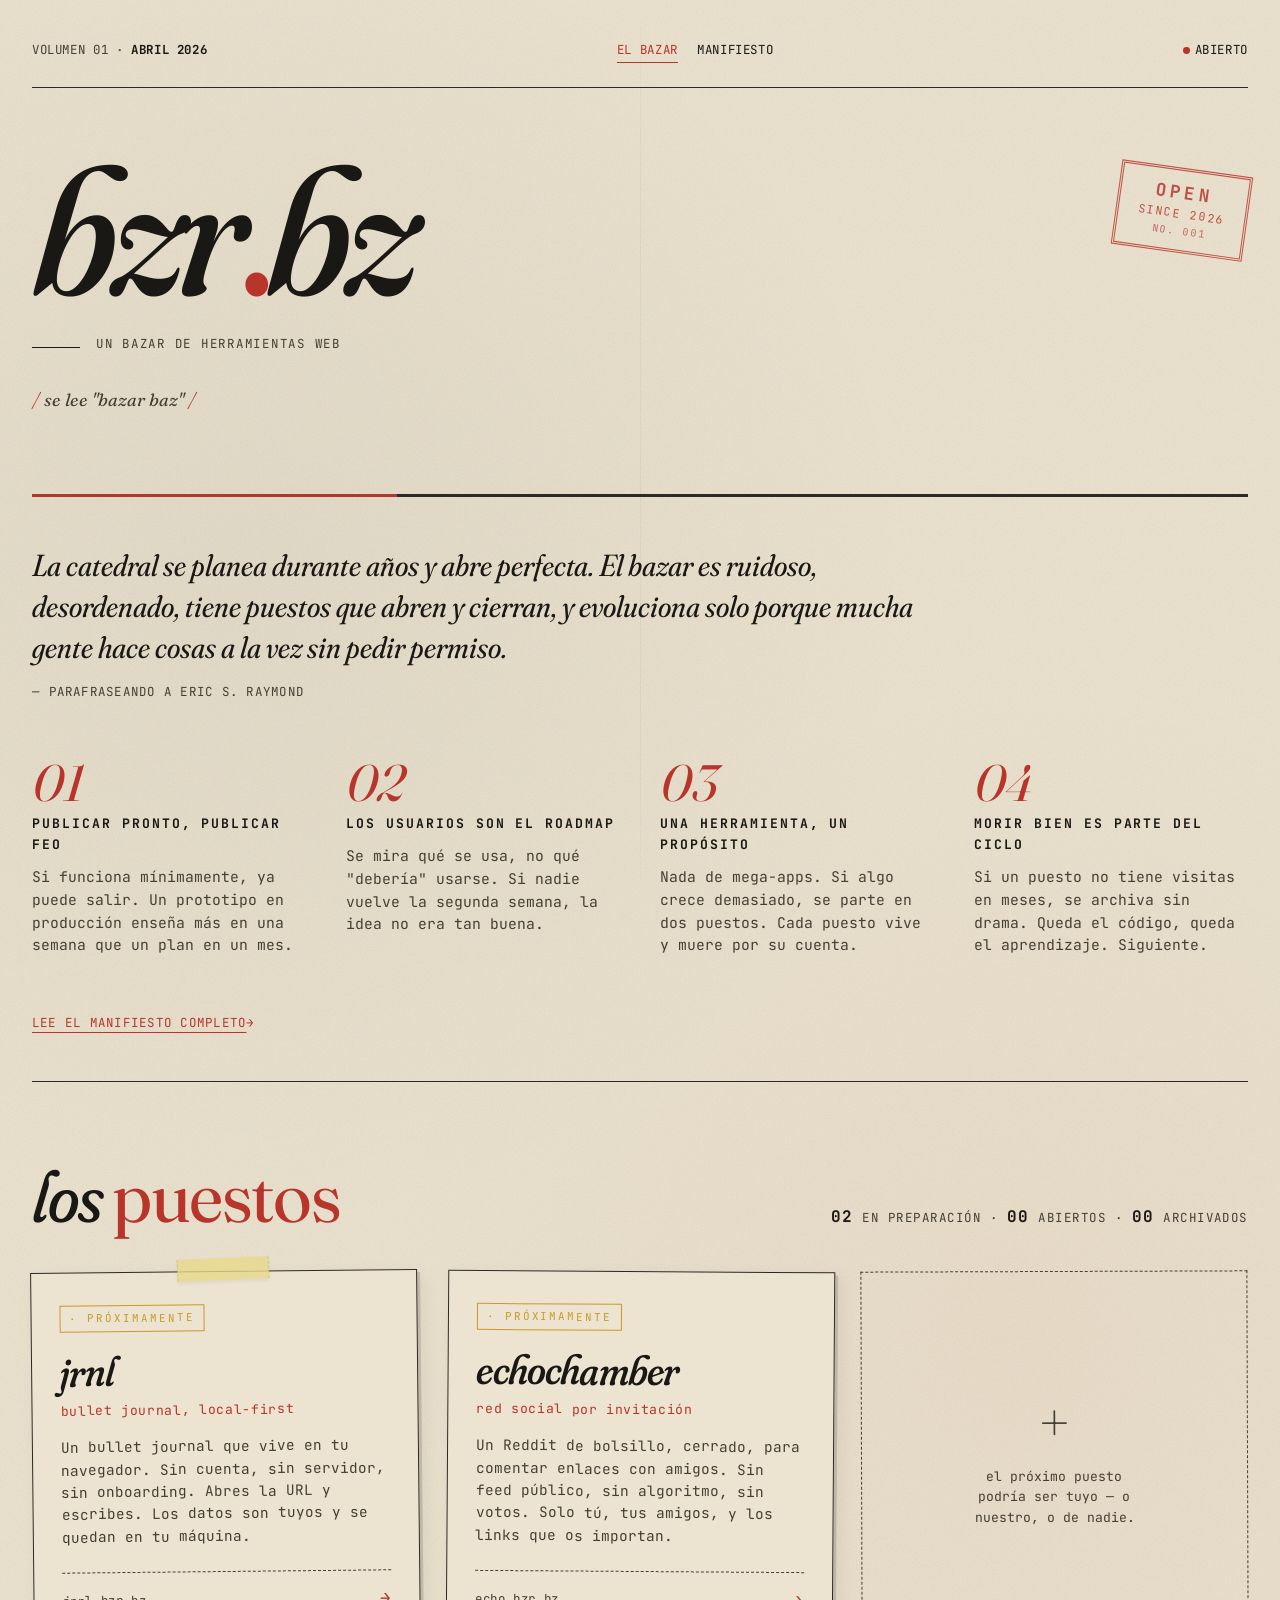
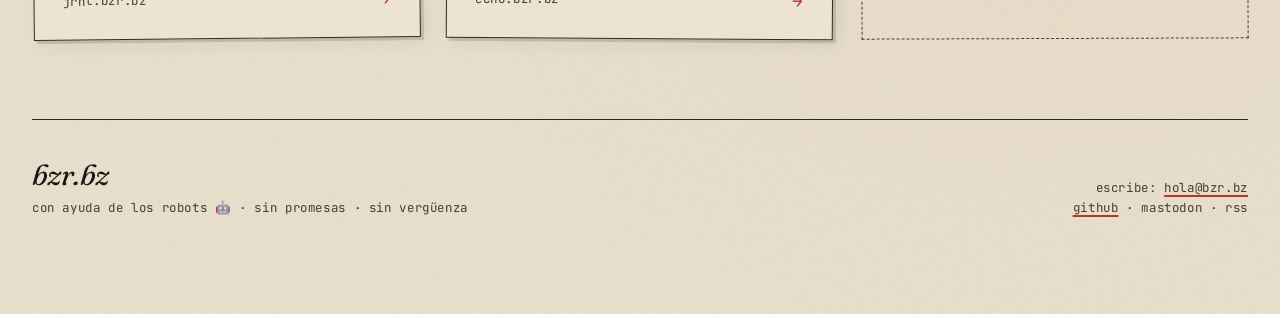
==== index.html @ 6b45090b "Update footer: replace "sin trackers" with "sin vergüenza" after "sin promesas" https://claude.ai/co" ====
<!doctype html>
<html lang="es">
<head>
  <meta charset="utf-8" />
  <meta name="viewport" content="width=device-width, initial-scale=1" />
  <title>bzr.bz — el bazar</title>
  <meta name="description" content="Un bazar de herramientas web pequeñas. Publicar pronto, publicar feo, iterar sobre lo que la gente usa." />

  <link rel="preconnect" href="https://fonts.googleapis.com" />
  <link rel="preconnect" href="https://fonts.gstatic.com" crossorigin />
  <link href="https://fonts.googleapis.com/css2?family=Fraunces:ital,opsz,wght,SOFT,WONK@0,9..144,300..900,0..100,0..1;1,9..144,300..900,0..100,0..1&family=JetBrains+Mono:ital,wght@0,300..700;1,300..700&display=swap" rel="stylesheet" />
  <link rel="stylesheet" href="styles.css" />
</head>
<body>
  <div class="page">

    <div class="topbar">
      <div class="issue">volumen 01 · <strong>abril 2026</strong></div>
      <nav>
        <a href="/" aria-current="page">el bazar</a>
        <a href="/manifiesto.html">manifiesto</a>
      </nav>
      <div><span class="dot"></span>abierto</div>
    </div>

    <section class="hero">
      <h1 class="wordmark">bzr<span class="dot-sep">.</span>bz</h1>
      <div class="tagline">un bazar de herramientas web</div>
      <div class="pronounce">se lee "bazar baz"</div>

      <div class="stamp" aria-hidden="true">
        <strong>Open</strong>
        since 2026
        <small>no. 001</small>
      </div>
    </section>

    <section class="manifesto" id="manifiesto">
      <blockquote class="quote">
        La catedral se planea durante años y abre perfecta. El bazar es ruidoso, desordenado, tiene puestos que abren y cierran, y evoluciona solo porque mucha gente hace cosas a la vez sin pedir permiso.
        <cite>Parafraseando a Eric S. Raymond</cite>
      </blockquote>

      <div class="cols">
        <div class="principle">
          <span class="num">01</span>
          <h3>Publicar pronto, publicar feo</h3>
          <p>Si funciona mínimamente, ya puede salir. Un prototipo en producción enseña más en una semana que un plan en un mes.</p>
        </div>
        <div class="principle">
          <span class="num">02</span>
          <h3>Los usuarios son el roadmap</h3>
          <p>Se mira qué se usa, no qué "debería" usarse. Si nadie vuelve la segunda semana, la idea no era tan buena.</p>
        </div>
        <div class="principle">
          <span class="num">03</span>
          <h3>Una herramienta, un propósito</h3>
          <p>Nada de mega-apps. Si algo crece demasiado, se parte en dos puestos. Cada puesto vive y muere por su cuenta.</p>
        </div>
        <div class="principle">
          <span class="num">04</span>
          <h3>Morir bien es parte del ciclo</h3>
          <p>Si un puesto no tiene visitas en meses, se archiva sin drama. Queda el código, queda el aprendizaje. Siguiente.</p>
        </div>
        <div class="read-more">
          <a href="/manifiesto.html">lee el manifiesto completo</a>
        </div>
      </div>
    </section>

    <section class="market">
      <header class="section-head">
        <h2>los <em>puestos</em></h2>
        <div class="count"><strong>02</strong> en preparación · <strong>00</strong> abiertos · <strong>00</strong> archivados</div>
      </header>

      <div class="stalls">

        <a class="stall taped" href="https://jrnl.bzr.bz" aria-disabled="true">
          <span class="status status--soon">· próximamente</span>
          <h3 class="name">jrnl</h3>
          <p class="tagline-txt">bullet journal, local-first</p>
          <p>Un bullet journal que vive en tu navegador. Sin cuenta, sin servidor, sin onboarding. Abres la URL y escribes. Los datos son tuyos y se quedan en tu máquina.</p>
          <footer>
            <span>jrnl.bzr.bz</span>
            <span class="arrow" aria-hidden="true">→</span>
          </footer>
        </a>

        <a class="stall" href="https://echo.bzr.bz" aria-disabled="true">
          <span class="status status--soon">· próximamente</span>
          <h3 class="name">echochamber</h3>
          <p class="tagline-txt">red social por invitación</p>
          <p>Un Reddit de bolsillo, cerrado, para comentar enlaces con amigos. Sin feed público, sin algoritmo, sin votos. Solo tú, tus amigos, y los links que os importan.</p>
          <footer>
            <span>echo.bzr.bz</span>
            <span class="arrow" aria-hidden="true">→</span>
          </footer>
        </a>

        <div class="stall empty" aria-hidden="true">
          <div class="plus">+</div>
          <p>el próximo puesto podría ser tuyo — o nuestro, o de nadie.</p>
        </div>

      </div>
    </section>

    <footer class="site">
      <div>
        <div class="sig">bzr.bz</div>
        <div>con ayuda de los robots 🤖 · sin promesas · sin vergüenza</div>
      </div>
      <div style="text-align: right;">
        <div>escribe: <a href="mailto:hola@bzr.bz">hola@bzr.bz</a></div>
        <div><a href="https://github.com/bzrbz">github</a> · mastodon · rss</div>
      </div>
    </footer>

  </div>
</body>
</html>
---- styles.css ----
/* ===========================================================
   bzr.bz — styles
   Zine-brutalist / tablón de barrio hacker
   =========================================================== */

:root {
  --paper: #ece4d0;
  --paper-dark: #d8cdb0;
  --ink: #1a1814;
  --ink-soft: #453f33;
  --stamp: #b8352c;
  --stamp-faded: #a23b2e;
  --tape: #e8d98a;
  --mustard: #c79a2b;
  --line: #2c2a24;

  --fs-display: clamp(4rem, 14vw, 12rem);
  --fs-lede: clamp(1.05rem, 1.6vw, 1.25rem);
  --fs-body: 0.98rem;
  --fs-meta: 0.78rem;

  --serif: "Fraunces", "Times New Roman", serif;
  --mono: "JetBrains Mono", ui-monospace, "Menlo", monospace;
}

* { box-sizing: border-box; }

html, body { margin: 0; padding: 0; }

body {
  font-family: var(--mono);
  font-size: var(--fs-body);
  line-height: 1.6;
  color: var(--ink);
  background: var(--paper);
  background-image:
    radial-gradient(circle at 20% 30%, rgba(26,24,20,0.04) 0, transparent 40%),
    radial-gradient(circle at 80% 70%, rgba(184,53,44,0.035) 0, transparent 40%),
    url("data:image/svg+xml;utf8,<svg xmlns='http://www.w3.org/2000/svg' width='220' height='220'><filter id='n'><feTurbulence type='fractalNoise' baseFrequency='0.9' numOctaves='2' stitchTiles='stitch'/><feColorMatrix values='0 0 0 0 0.1  0 0 0 0 0.09  0 0 0 0 0.08  0 0 0 0.08 0'/></filter><rect width='100%25' height='100%25' filter='url(%23n)'/></svg>");
  min-height: 100vh;
  overflow-x: hidden;
}

::selection { background: var(--stamp); color: var(--paper); }

a { color: var(--ink); text-decoration-color: var(--stamp); text-decoration-thickness: 2px; text-underline-offset: 3px; }
a:hover { color: var(--stamp); }

/* ============ LAYOUT ============ */

.page {
  max-width: 1280px;
  margin: 0 auto;
  padding: 2.5rem 2rem 6rem;
  position: relative;
}

.page.narrow { max-width: 780px; }

.page::before {
  content: "";
  position: fixed;
  top: 0; bottom: 0;
  left: 50%;
  width: 1px;
  background: linear-gradient(to bottom, transparent 0%, rgba(26,24,20,0.04) 15%, rgba(26,24,20,0.04) 85%, transparent 100%);
  pointer-events: none;
  z-index: 0;
}

.page > * { position: relative; z-index: 1; }

/* ============ TOP BAR ============ */

.topbar {
  display: flex;
  justify-content: space-between;
  align-items: baseline;
  gap: 2rem;
  padding-bottom: 1.5rem;
  border-bottom: 1px solid var(--line);
  font-family: var(--mono);
  font-size: var(--fs-meta);
  letter-spacing: 0.05em;
  text-transform: uppercase;
  flex-wrap: wrap;
}

.topbar .issue { color: var(--ink-soft); }
.topbar .issue strong { color: var(--ink); }

.topbar nav {
  display: flex;
  gap: 1.2rem;
  align-items: baseline;
}

.topbar nav a {
  color: var(--ink);
  text-decoration: none;
  border-bottom: 1px solid transparent;
  padding-bottom: 2px;
  transition: border-color 0.15s ease;
}
.topbar nav a:hover,
.topbar nav a[aria-current="page"] { border-bottom-color: var(--stamp); color: var(--stamp); }

.topbar .dot {
  display: inline-block;
  width: 0.55em; height: 0.55em;
  border-radius: 50%;
  background: var(--stamp);
  margin-right: 0.4em;
  animation: pulse 2.4s ease-in-out infinite;
  vertical-align: middle;
}

@keyframes pulse {
  0%, 100% { opacity: 1; transform: scale(1); }
  50% { opacity: 0.5; transform: scale(0.85); }
}

/* ============ HERO / WORDMARK ============ */

.hero {
  margin: 4rem 0 5rem;
  position: relative;
}

.hero.compact { margin: 2.5rem 0 3rem; }

.wordmark {
  font-family: var(--serif);
  font-size: var(--fs-display);
  font-weight: 500;
  font-variation-settings: "SOFT" 30, "WONK" 1, "opsz" 144;
  line-height: 0.88;
  letter-spacing: -0.04em;
  margin: 0;
  color: var(--ink);
  font-style: italic;
}

.hero.compact .wordmark { font-size: clamp(3rem, 8vw, 6rem); }

.wordmark .dot-sep {
  color: var(--stamp);
  font-style: normal;
  font-variation-settings: "SOFT" 0, "WONK" 0, "opsz" 144;
}

.tagline {
  display: flex;
  align-items: baseline;
  gap: 1rem;
  margin-top: 1.5rem;
  font-family: var(--mono);
  font-size: var(--fs-meta);
  letter-spacing: 0.14em;
  text-transform: uppercase;
  color: var(--ink-soft);
}
.tagline::before {
  content: "";
  width: 3rem; height: 1px;
  background: var(--ink);
  display: inline-block;
}

.pronounce {
  font-family: var(--serif);
  font-style: italic;
  font-variation-settings: "WONK" 0;
  font-size: 1.1rem;
  color: var(--ink-soft);
  margin-top: 2rem;
  text-transform: none;
  letter-spacing: 0;
}
.pronounce::before { content: "/ "; color: var(--stamp); }
.pronounce::after { content: " /"; color: var(--stamp); }

/* Stamp */
.stamp {
  position: absolute;
  top: 1rem;
  right: 0;
  border: 3px double var(--stamp);
  color: var(--stamp);
  padding: 0.7rem 1.2rem;
  font-family: var(--mono);
  font-size: 0.72rem;
  text-transform: uppercase;
  letter-spacing: 0.15em;
  text-align: center;
  transform: rotate(8deg);
  line-height: 1.3;
  opacity: 0.85;
  mix-blend-mode: multiply;
}
.stamp strong {
  font-size: 1.1rem;
  display: block;
  letter-spacing: 0.2em;
  margin-bottom: 0.1rem;
}
.stamp small {
  display: block;
  font-size: 0.62rem;
  opacity: 0.85;
  margin-top: 0.25rem;
  font-variant-numeric: tabular-nums;
}

@media (max-width: 640px) {
  .stamp { top: auto; bottom: -2rem; right: 1rem; transform: rotate(-5deg) scale(0.85); }
}

/* ============ MANIFESTO ============ */

.manifesto {
  display: grid;
  grid-template-columns: 1fr;
  gap: 2.5rem;
  padding: 3rem 0;
  border-top: 3px solid var(--line);
  border-bottom: 1px solid var(--line);
  position: relative;
}

.manifesto::before {
  content: "";
  position: absolute;
  top: -3px; left: 0;
  width: 30%;
  height: 3px;
  background: var(--stamp);
}

.manifesto .quote {
  font-family: var(--serif);
  font-style: italic;
  font-variation-settings: "SOFT" 50, "WONK" 0, "opsz" 144;
  font-size: clamp(1.3rem, 2.4vw, 1.9rem);
  line-height: 1.35;
  color: var(--ink);
  margin: 0;
  max-width: 48ch;
}
.quote cite {
  display: block;
  font-family: var(--mono);
  font-style: normal;
  font-size: var(--fs-meta);
  letter-spacing: 0.1em;
  text-transform: uppercase;
  color: var(--ink-soft);
  margin-top: 1rem;
}
.quote cite::before { content: "— "; }

.manifesto .cols {
  display: grid;
  grid-template-columns: repeat(auto-fit, minmax(220px, 1fr));
  gap: 2.5rem;
}

.principle {
  position: relative;
  padding-top: 1rem;
}
.principle .num {
  font-family: var(--serif);
  font-style: italic;
  font-variation-settings: "WONK" 1, "opsz" 144;
  font-size: 3.2rem;
  line-height: 1;
  color: var(--stamp);
  display: block;
  margin-bottom: 0.3rem;
}
.principle h3 {
  font-family: var(--mono);
  font-size: 0.82rem;
  letter-spacing: 0.15em;
  text-transform: uppercase;
  margin: 0 0 0.7rem;
  color: var(--ink);
}
.principle p {
  margin: 0;
  font-size: 0.92rem;
  line-height: 1.55;
  color: var(--ink-soft);
}

.read-more {
  grid-column: 1 / -1;
  margin-top: 1rem;
  font-family: var(--mono);
  font-size: var(--fs-meta);
  letter-spacing: 0.1em;
  text-transform: uppercase;
}
.read-more a {
  color: var(--stamp);
  text-decoration-thickness: 1px;
  text-underline-offset: 5px;
}
.read-more a::after { content: " →"; transition: transform 0.2s ease; display: inline-block; }
.read-more a:hover::after { transform: translateX(3px); }

/* ============ PUESTOS / TOOLS ============ */

.market { margin-top: 5rem; }

.section-head {
  display: flex;
  align-items: baseline;
  justify-content: space-between;
  gap: 2rem;
  margin-bottom: 2.5rem;
  flex-wrap: wrap;
}

.section-head h2 {
  font-family: var(--serif);
  font-variation-settings: "SOFT" 100, "WONK" 1, "opsz" 144;
  font-size: clamp(2.5rem, 6vw, 4.5rem);
  font-weight: 400;
  font-style: italic;
  line-height: 0.95;
  margin: 0;
  color: var(--ink);
  letter-spacing: -0.02em;
}
.section-head h2 em {
  font-style: normal;
  color: var(--stamp);
  font-variation-settings: "SOFT" 0, "WONK" 0;
}

.section-head .count {
  font-family: var(--mono);
  font-size: var(--fs-meta);
  letter-spacing: 0.12em;
  text-transform: uppercase;
  color: var(--ink-soft);
  white-space: nowrap;
}
.section-head .count strong {
  color: var(--ink);
  font-size: 1rem;
  font-variant-numeric: tabular-nums;
}

.stalls {
  display: grid;
  grid-template-columns: repeat(auto-fill, minmax(300px, 1fr));
  gap: 1.75rem;
}

.stall {
  position: relative;
  background: var(--paper);
  border: 1.5px solid var(--line);
  padding: 2rem 1.75rem 1.5rem;
  box-shadow:
    3px 3px 0 rgba(26,24,20,0.15),
    6px 6px 18px rgba(26,24,20,0.06);
  text-decoration: none;
  color: inherit;
  display: flex;
  flex-direction: column;
  min-height: 260px;
  transition: transform 0.2s ease, box-shadow 0.2s ease;
}
.stall:nth-child(3n+1) { transform: rotate(-0.6deg); }
.stall:nth-child(3n+2) { transform: rotate(0.4deg); }
.stall:nth-child(3n+3) { transform: rotate(-0.2deg); }

.stall:hover {
  transform: rotate(0) translate(-2px, -3px);
  box-shadow:
    5px 5px 0 rgba(26,24,20,0.18),
    10px 10px 24px rgba(26,24,20,0.1);
}
.stall[aria-disabled="true"]:hover { transform: rotate(-0.6deg); box-shadow: 3px 3px 0 rgba(26,24,20,0.15); }

.stall.taped::before {
  content: "";
  position: absolute;
  top: -14px; left: 50%;
  transform: translateX(-50%) rotate(-2deg);
  width: 90px; height: 22px;
  background: var(--tape);
  opacity: 0.8;
  box-shadow: 0 2px 4px rgba(0,0,0,0.08);
  border-left: 1px dashed rgba(0,0,0,0.12);
  border-right: 1px dashed rgba(0,0,0,0.12);
}

.stall .status {
  display: inline-block;
  font-family: var(--mono);
  font-size: 0.68rem;
  letter-spacing: 0.18em;
  text-transform: uppercase;
  padding: 0.25rem 0.55rem;
  border: 1px solid currentColor;
  align-self: flex-start;
  margin-bottom: 1.25rem;
}
.status--soon { color: var(--mustard); }
.status--open { color: var(--stamp); background: rgba(184,53,44,0.07); }
.status--closed { color: var(--ink-soft); opacity: 0.7; text-decoration: line-through; }

.stall .name {
  font-family: var(--serif);
  font-style: italic;
  font-variation-settings: "SOFT" 80, "WONK" 1, "opsz" 144;
  font-size: 2.6rem;
  font-weight: 500;
  line-height: 0.95;
  margin: 0 0 0.6rem;
  color: var(--ink);
  letter-spacing: -0.02em;
}

.stall .tagline-txt {
  font-family: var(--mono);
  font-size: 0.82rem;
  color: var(--stamp);
  letter-spacing: 0.05em;
  margin: 0 0 0.9rem;
}

.stall p {
  margin: 0 0 1.5rem;
  font-size: 0.9rem;
  line-height: 1.55;
  color: var(--ink-soft);
  flex: 1;
}

.stall footer {
  display: flex;
  justify-content: space-between;
  align-items: center;
  font-family: var(--mono);
  font-size: var(--fs-meta);
  color: var(--ink-soft);
  border-top: 1px dashed currentColor;
  padding-top: 0.9rem;
  letter-spacing: 0.05em;
}
.stall footer .arrow {
  color: var(--stamp);
  font-size: 1.1rem;
  transition: transform 0.2s ease;
}
.stall:hover footer .arrow { transform: translateX(4px); }

.stall.empty {
  border: 1.5px dashed var(--ink-soft);
  background: transparent;
  box-shadow: none;
  justify-content: center;
  align-items: center;
  text-align: center;
  color: var(--ink-soft);
}
.stall.empty:hover { transform: rotate(-0.2deg); box-shadow: none; }
.stall.empty .plus {
  font-family: var(--serif);
  font-size: 4rem;
  line-height: 1;
  color: var(--ink-soft);
  margin: 0 0 0.8rem;
  font-weight: 300;
}
.stall.empty p {
  font-size: 0.82rem;
  max-width: 22ch;
  margin: 0;
  flex: 0;
}

/* ============ PROSE (manifiesto.html) ============ */

.prose {
  font-family: var(--serif);
  font-variation-settings: "SOFT" 20, "WONK" 0, "opsz" 14;
  font-size: 1.125rem;
  line-height: 1.65;
  color: var(--ink);
  max-width: 62ch;
  margin: 0 auto;
}

.prose h2 {
  font-family: var(--serif);
  font-variation-settings: "SOFT" 100, "WONK" 1, "opsz" 144;
  font-size: clamp(1.8rem, 4vw, 2.8rem);
  font-weight: 500;
  font-style: italic;
  line-height: 1.05;
  letter-spacing: -0.02em;
  margin: 4rem 0 1.2rem;
  color: var(--ink);
}
.prose h2::before {
  content: attr(data-num) ".";
  color: var(--stamp);
  font-style: normal;
  margin-right: 0.4em;
  font-variation-settings: "WONK" 0;
  opacity: 0.9;
}

.prose h3 {
  font-family: var(--mono);
  font-size: 0.82rem;
  font-weight: 600;
  letter-spacing: 0.15em;
  text-transform: uppercase;
  margin: 2.2rem 0 0.5rem;
  color: var(--ink);
}

.prose p { margin: 1rem 0; }

.prose p.lede {
  font-size: 1.3rem;
  font-variation-settings: "SOFT" 60, "WONK" 0, "opsz" 36;
  font-style: italic;
  color: var(--ink-soft);
  border-left: 3px solid var(--stamp);
  padding-left: 1.2rem;
  margin: 2rem 0 3rem;
}

.prose ul, .prose ol {
  padding-left: 1.2rem;
  margin: 1rem 0;
}
.prose ul li { list-style: none; position: relative; padding-left: 1.2rem; margin-bottom: 0.5rem; }
.prose ul li::before {
  content: "◆";
  position: absolute;
  left: 0; top: 0.25em;
  color: var(--stamp);
  font-size: 0.7em;
}
.prose ol li { margin-bottom: 0.4rem; }

.prose strong { color: var(--ink); font-weight: 600; }

.prose em {
  font-variation-settings: "SOFT" 80, "WONK" 1, "opsz" 14;
}

.prose code, .prose kbd {
  font-family: var(--mono);
  font-size: 0.88em;
  background: rgba(26,24,20,0.06);
  padding: 0.1em 0.4em;
  border-radius: 2px;
}

.prose blockquote {
  margin: 2rem 0;
  padding: 1.2rem 1.5rem;
  border-left: 3px solid var(--line);
  background: rgba(26,24,20,0.03);
  font-style: italic;
  font-variation-settings: "WONK" 0;
  color: var(--ink-soft);
}
.prose blockquote p:first-child { margin-top: 0; }
.prose blockquote p:last-child { margin-bottom: 0; }

.prose hr {
  border: none;
  border-top: 1px solid var(--line);
  margin: 3rem 0;
  position: relative;
  overflow: visible;
  text-align: center;
}
.prose hr::after {
  content: "◆ ◆ ◆";
  position: absolute;
  top: -0.7em;
  left: 50%;
  transform: translateX(-50%);
  background: var(--paper);
  padding: 0 1rem;
  color: var(--stamp);
  font-size: 0.7rem;
  letter-spacing: 0.4em;
}

/* ============ FOOTER ============ */

footer.site {
  margin-top: 5rem;
  padding-top: 2rem;
  border-top: 1px solid var(--line);
  display: flex;
  justify-content: space-between;
  align-items: flex-end;
  gap: 2rem;
  flex-wrap: wrap;
  font-family: var(--mono);
  font-size: var(--fs-meta);
  color: var(--ink-soft);
  letter-spacing: 0.05em;
}
footer.site a { color: var(--ink-soft); }
footer.site .sig {
  font-family: var(--serif);
  font-style: italic;
  font-variation-settings: "WONK" 1;
  font-size: 1.8rem;
  color: var(--ink);
  letter-spacing: -0.02em;
}

/* ============ MOTION ============ */

@media (prefers-reduced-motion: no-preference) {
  .hero .wordmark,
  .hero .tagline,
  .hero .pronounce,
  .hero .stamp,
  .manifesto,
  .market,
  .prose,
  footer.site {
    animation: rise 0.8s cubic-bezier(0.2, 0.65, 0.3, 1) backwards;
  }
  .hero .wordmark { animation-delay: 0.1s; }
  .hero .tagline { animation-delay: 0.35s; }
  .hero .pronounce { animation-delay: 0.5s; }
  .hero .stamp { animation: rise 0.6s cubic-bezier(0.2, 0.65, 0.3, 1) backwards, stampIn 0.4s 0.9s ease-out backwards; animation-delay: 0.8s, 0.9s; }
  .manifesto { animation-delay: 0.6s; }
  .market { animation-delay: 0.8s; }
  .prose { animation-delay: 0.3s; }
  footer.site { animation-delay: 1.1s; }
}

@keyframes rise {
  from { opacity: 0; transform: translateY(14px); }
  to { opacity: 1; transform: translateY(0); }
}
@keyframes stampIn {
  0% { transform: rotate(8deg) scale(1.6); opacity: 0; }
  60% { transform: rotate(8deg) scale(0.95); opacity: 1; }
  100% { transform: rotate(8deg) scale(1); opacity: 0.85; }
}
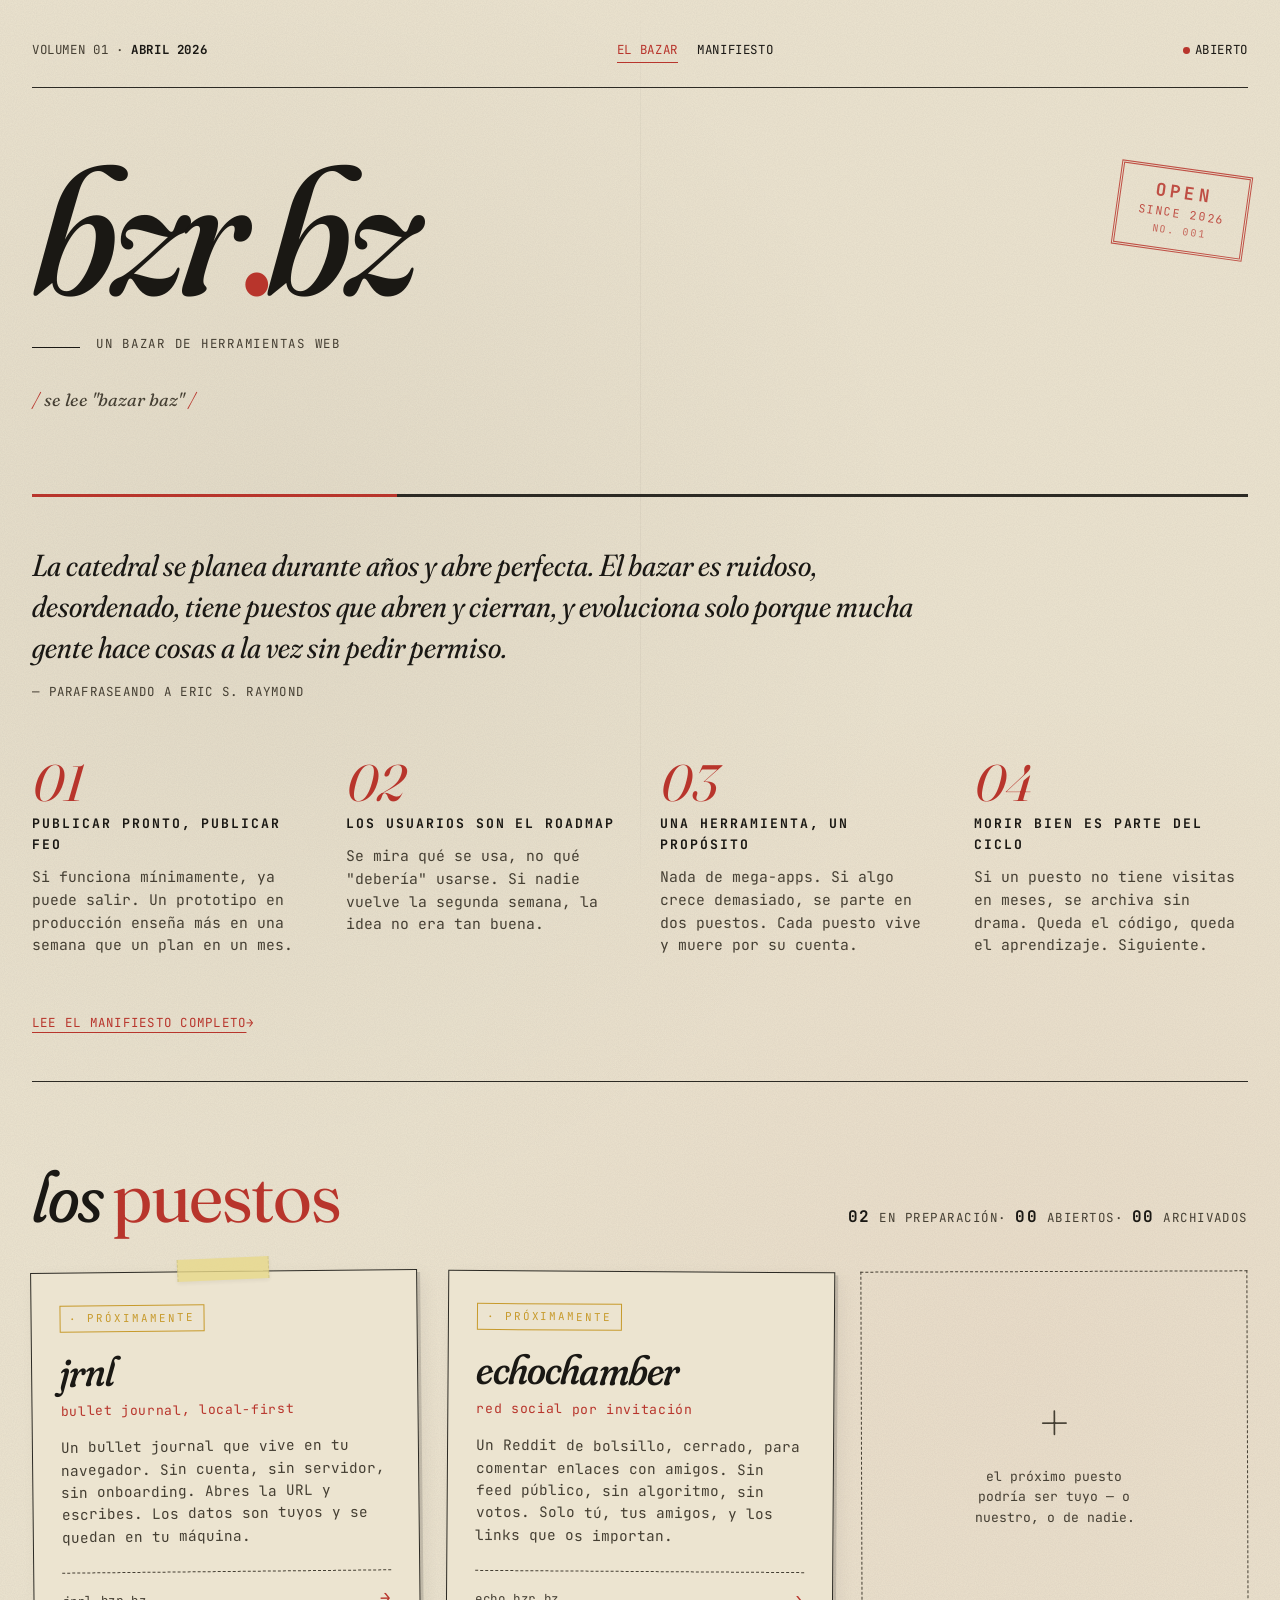
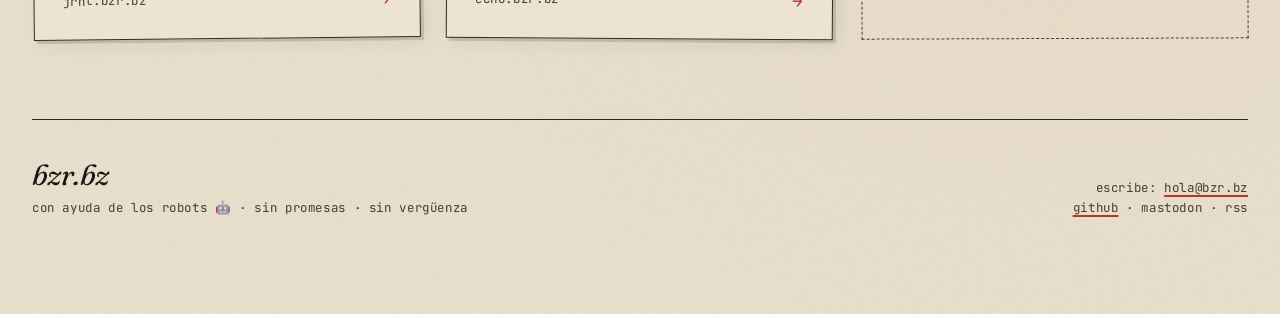
==== commit 29b2c21d: "fix: stack count stats as column on mobile, dots via CSS on desktop Wrap each stat in a span so flex" ====
--- a/index.html
+++ b/index.html
@@ -71,7 +71,7 @@
     <section class="market">
       <header class="section-head">
         <h2>los <em>puestos</em></h2>
-        <div class="count"><strong>02</strong> en preparación · <strong>00</strong> abiertos · <strong>00</strong> archivados</div>
+        <div class="count"><span><strong>02</strong> en preparación</span><span><strong>00</strong> abiertos</span><span><strong>00</strong> archivados</span></div>
       </header>
 
       <div class="stalls">
--- a/styles.css
+++ b/styles.css
@@ -346,12 +346,25 @@
   letter-spacing: 0.12em;
   text-transform: uppercase;
   color: var(--ink-soft);
+  display: flex;
+  align-items: baseline;
+  flex-wrap: nowrap;
+  gap: 0;
   white-space: nowrap;
+}
+.section-head .count span + span::before {
+  content: " · ";
 }
 .section-head .count strong {
   color: var(--ink);
   font-size: 1rem;
   font-variant-numeric: tabular-nums;
+}
+
+@media (max-width: 640px) {
+  .section-head { flex-direction: column; align-items: flex-start; gap: 0.5rem; }
+  .section-head .count { flex-direction: column; gap: 0.2em; }
+  .section-head .count span + span::before { content: none; }
 }
 
 .stalls {
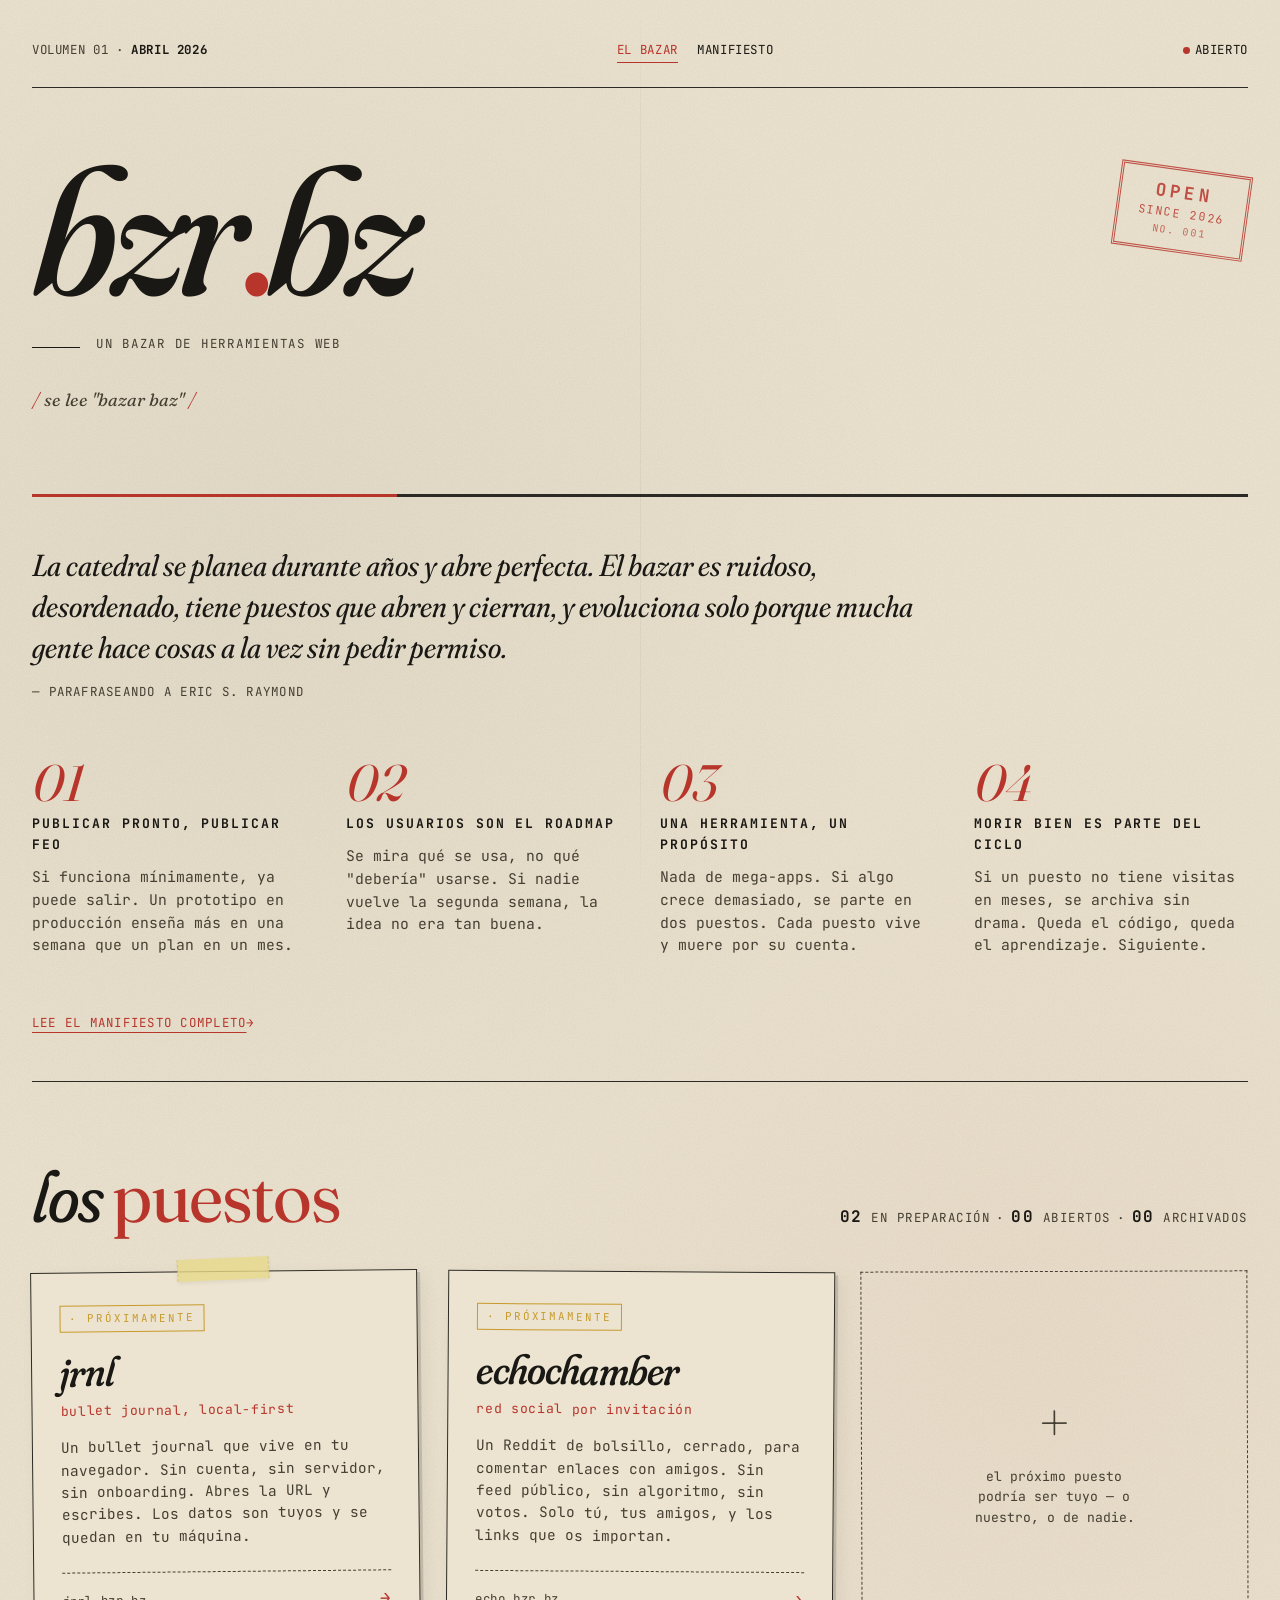
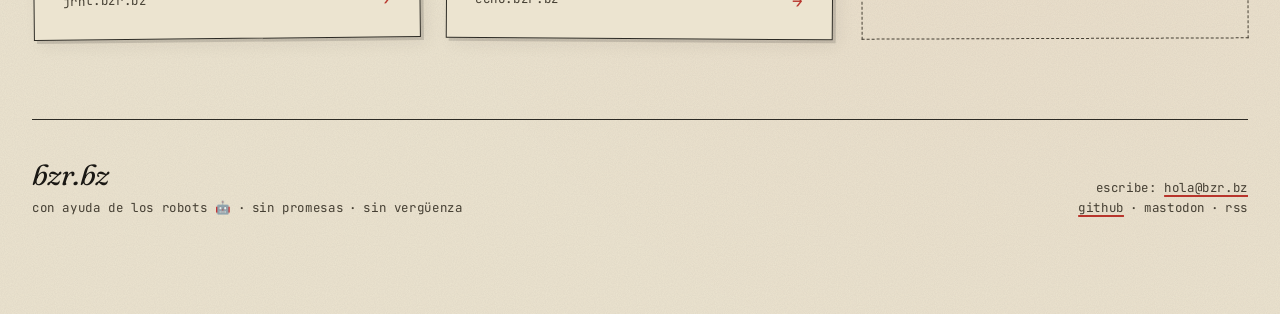
==== commit 8232d896: "fix: footer mobile layout and · separator spacing Stack footer as column on mobile with contact bloc" ====
--- a/index.html
+++ b/index.html
@@ -109,11 +109,11 @@
     <footer class="site">
       <div>
         <div class="sig">bzr.bz</div>
-        <div>con ayuda de los robots 🤖 · sin promesas · sin vergüenza</div>
+        <div class="foot-meta"><span>con ayuda de los robots 🤖</span><span>sin promesas</span><span>sin vergüenza</span></div>
       </div>
-      <div style="text-align: right;">
+      <div class="contact">
         <div>escribe: <a href="mailto:hola@bzr.bz">hola@bzr.bz</a></div>
-        <div><a href="https://github.com/bzrbz">github</a> · mastodon · rss</div>
+        <div class="foot-links"><span><a href="https://github.com/bzrbz">github</a></span><span>mastodon</span><span>rss</span></div>
       </div>
     </footer>
 
--- a/styles.css
+++ b/styles.css
@@ -353,7 +353,8 @@
   white-space: nowrap;
 }
 .section-head .count span + span::before {
-  content: " · ";
+  content: "·";
+  margin: 0 0.5em;
 }
 .section-head .count strong {
   color: var(--ink);
@@ -638,6 +639,22 @@
   font-size: 1.8rem;
   color: var(--ink);
   letter-spacing: -0.02em;
+}
+footer.site .contact { text-align: right; }
+footer.site .foot-meta,
+footer.site .foot-links {
+  display: flex;
+  flex-wrap: wrap;
+}
+footer.site .foot-meta span + span::before,
+footer.site .foot-links span + span::before {
+  content: "·";
+  margin: 0 0.5em;
+}
+
+@media (max-width: 640px) {
+  footer.site { flex-direction: column; align-items: stretch; }
+  footer.site .contact { align-self: flex-end; text-align: right; }
 }
 
 /* ============ MOTION ============ */
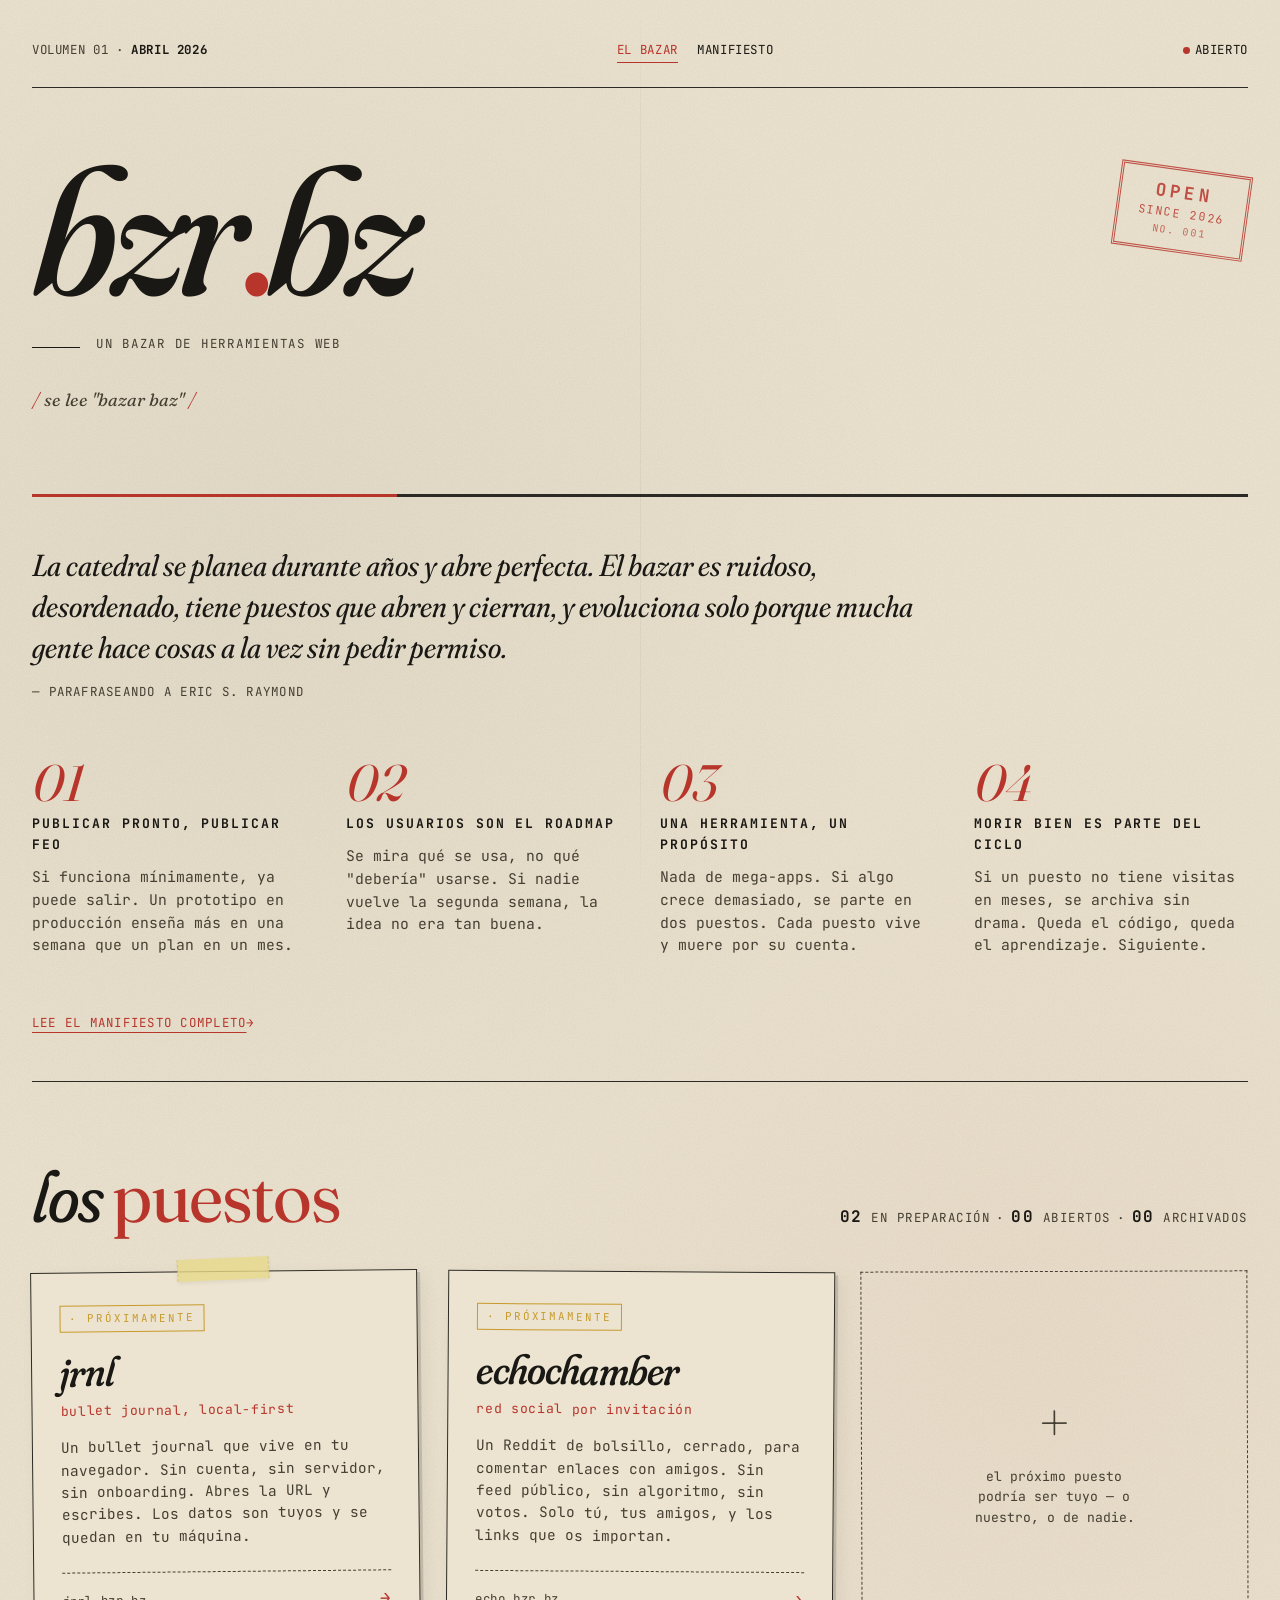
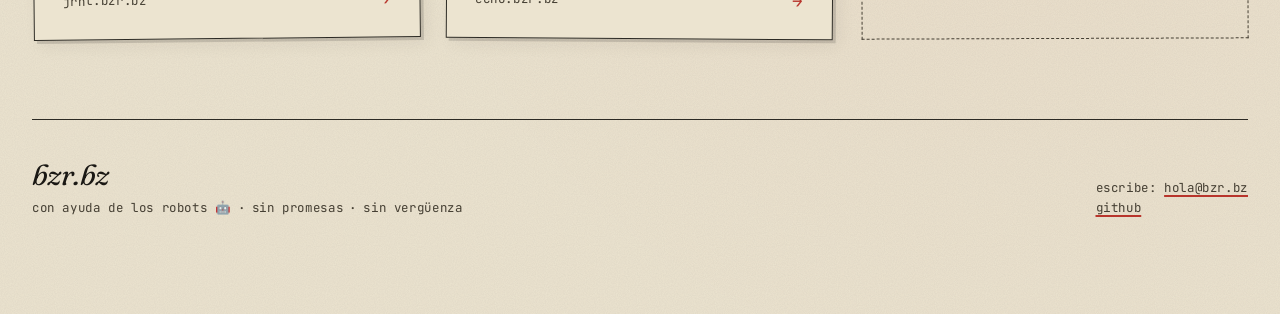
==== commit e0310399: "chore: remove mastodon and rss from footer https://claude.ai/code/session_01PJmsvYdNFsFUve9qguPeVM" ====
--- a/index.html
+++ b/index.html
@@ -113,7 +113,7 @@
       </div>
       <div class="contact">
         <div>escribe: <a href="mailto:hola@bzr.bz">hola@bzr.bz</a></div>
-        <div class="foot-links"><span><a href="https://github.com/bzrbz">github</a></span><span>mastodon</span><span>rss</span></div>
+        <div class="foot-links"><span><a href="https://github.com/bzrbz">github</a></span></div>
       </div>
     </footer>
 
--- a/styles.css
+++ b/styles.css
@@ -655,6 +655,10 @@
 @media (max-width: 640px) {
   footer.site { flex-direction: column; align-items: stretch; }
   footer.site .contact { align-self: flex-end; text-align: right; }
+  footer.site .foot-meta,
+  footer.site .foot-links { flex-direction: column; gap: 0.2em; }
+  footer.site .foot-meta span + span::before,
+  footer.site .foot-links span + span::before { content: none; }
 }
 
 /* ============ MOTION ============ */
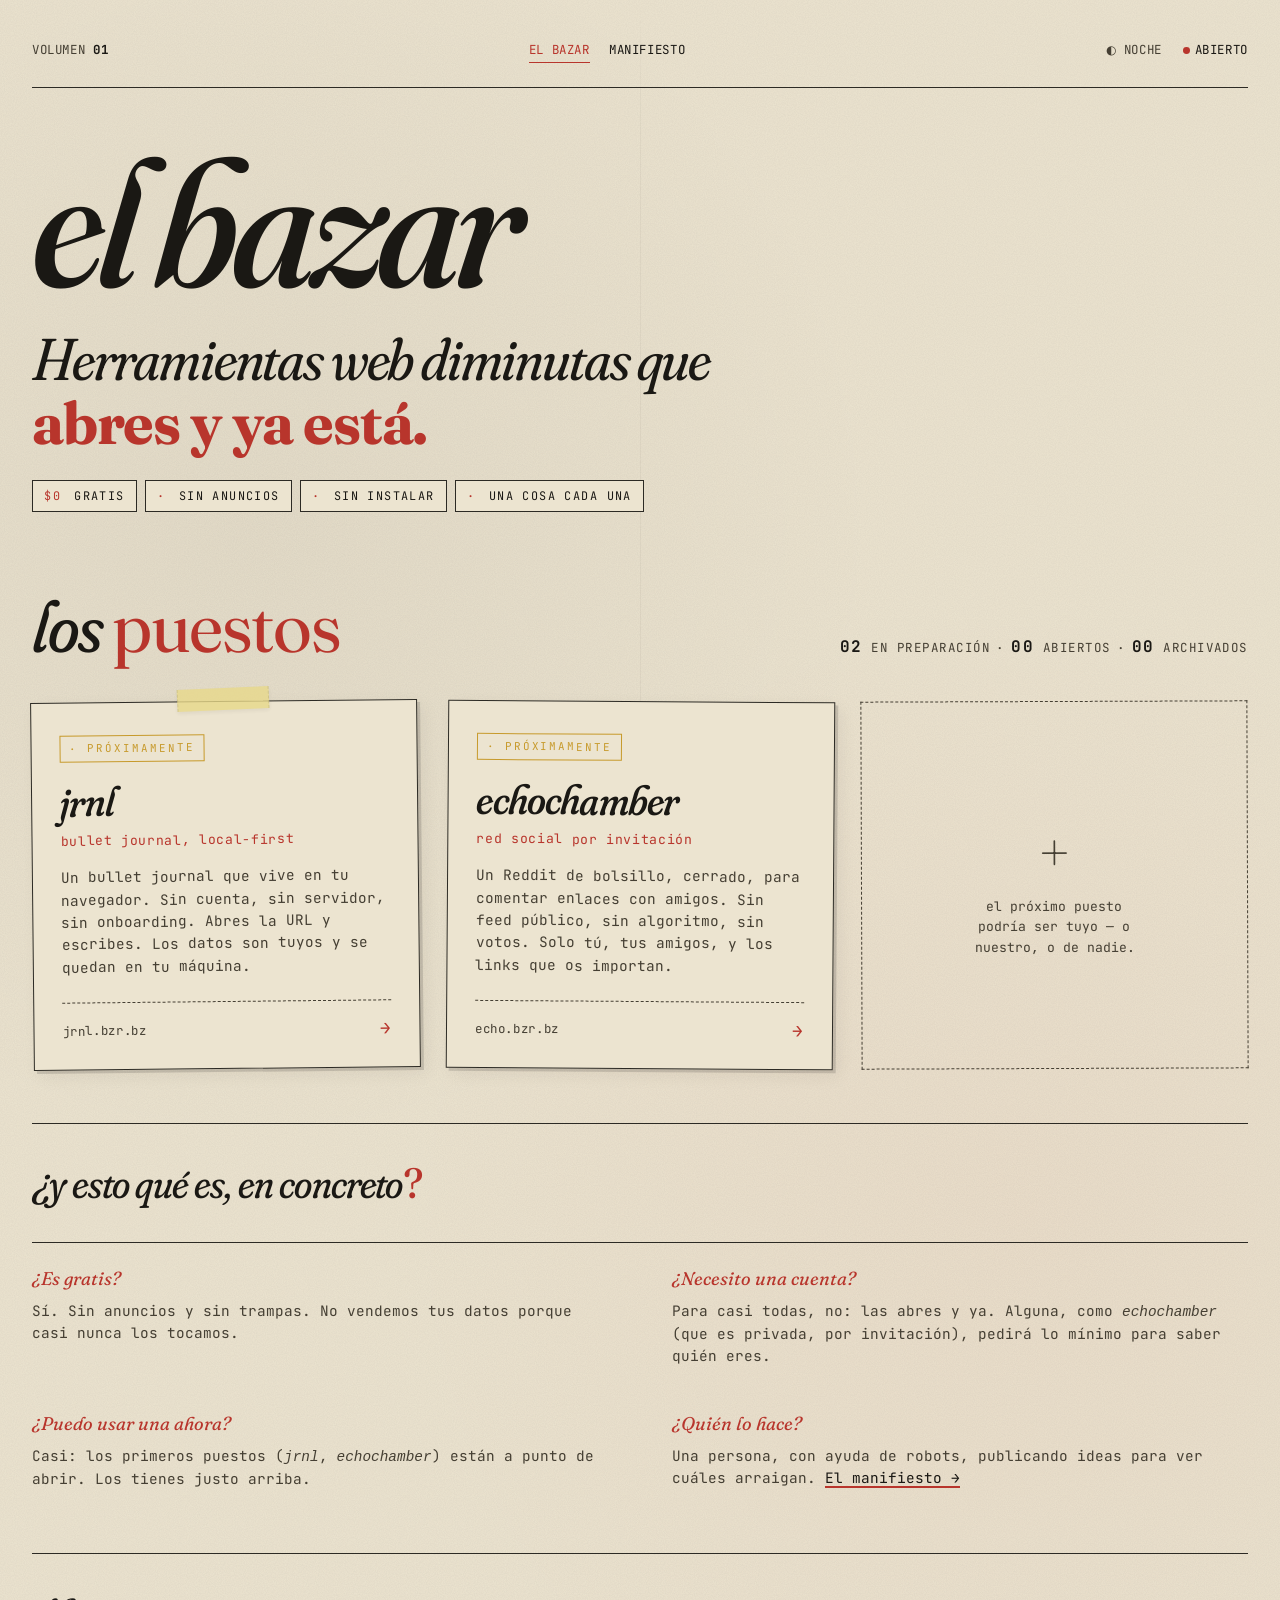
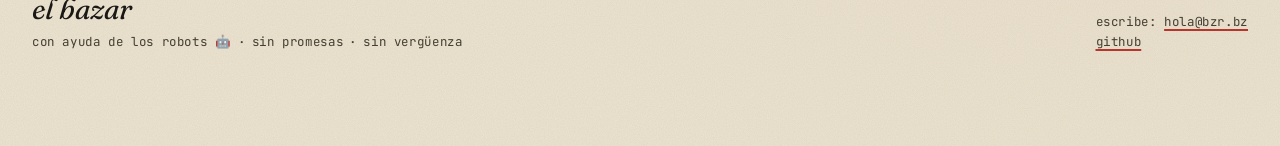
==== commit 32fd174d: "revamp: clearer intention; less techie manifesto; dark mode" ====
--- a/index.html
+++ b/index.html
@@ -3,71 +3,118 @@
 <head>
   <meta charset="utf-8" />
   <meta name="viewport" content="width=device-width, initial-scale=1" />
-  <title>bzr.bz — el bazar</title>
-  <meta name="description" content="Un bazar de herramientas web pequeñas. Publicar pronto, publicar feo, iterar sobre lo que la gente usa." />
-
+  <title>el bazar — herramientas web diminutas</title>
+  <meta name="description" content="el bazar: herramientas web pequeñas que abres y usas. Gratis, sin anuncios, sin instalar — una cosa cada una. Publicar pronto, publicar feo." />
   <link rel="preconnect" href="https://fonts.googleapis.com" />
   <link rel="preconnect" href="https://fonts.gstatic.com" crossorigin />
   <link href="https://fonts.googleapis.com/css2?family=Fraunces:ital,opsz,wght,SOFT,WONK@0,9..144,300..900,0..100,0..1;1,9..144,300..900,0..100,0..1&family=JetBrains+Mono:ital,wght@0,300..700;1,300..700&display=swap" rel="stylesheet" />
   <link rel="stylesheet" href="styles.css" />
+  <script>
+    (function () {
+      var root = document.documentElement;
+      var saved = localStorage.getItem('bzr-theme');
+      var theme = saved || (window.matchMedia('(prefers-color-scheme: dark)').matches ? 'dark' : 'light');
+      root.setAttribute('data-theme', theme);
+      function syncLabel() {
+        var btn = document.querySelector('.theme-toggle');
+        if (!btn) return;
+        btn.textContent = root.getAttribute('data-theme') === 'dark' ? '◐ día' : '◐ noche';
+      }
+      document.addEventListener('DOMContentLoaded', function () {
+        var btn = document.querySelector('.theme-toggle');
+        if (!btn) return;
+        syncLabel();
+        btn.addEventListener('click', function () {
+          var next = root.getAttribute('data-theme') === 'dark' ? 'light' : 'dark';
+          root.setAttribute('data-theme', next);
+          localStorage.setItem('bzr-theme', next);
+          syncLabel();
+        });
+      });
+    })();
+  </script>
+  <style>
+    /* ===== hero llano (de la dir. 01) ===== */
+    .c-hero { margin: 3.5rem 0 0; }
+    .c-addr { font-family: var(--mono); font-size: 0.8rem; letter-spacing: 0.18em; text-transform: uppercase; color: var(--ink-soft); margin-top: 0.9rem; }
+    .c-addr span { color: var(--stamp); }
+    .c-say {
+      font-family: var(--serif); font-style: italic;
+      font-variation-settings: "SOFT" 60, "WONK" 0, "opsz" 144;
+      font-size: clamp(2rem, 4.6vw, 3.8rem); line-height: 1.08; letter-spacing: -0.02em;
+      color: var(--ink); margin: 1.6rem 0 0; max-width: 20ch;
+    }
+    .c-say b { font-style: normal; color: var(--stamp); font-variation-settings: "SOFT" 0, "WONK" 0; }
+    .c-chips { display: flex; flex-wrap: wrap; gap: 0.5rem; margin-top: 1.6rem; font-family: var(--mono); font-size: 0.74rem; letter-spacing: 0.12em; text-transform: uppercase; }
+    .c-chips span { border: 1px solid var(--line); padding: 0.35rem 0.7rem; color: var(--ink); background: var(--paper); }
+    .c-chips span b { color: var(--stamp); font-weight: 400; margin-right: 0.4em; }
+
+    /* ===== cómo funciona (de la dir. 01) ===== */
+    .c-how { display: grid; grid-template-columns: repeat(3, 1fr); gap: 0; margin: 3.5rem 0 0; border-top: 3px solid var(--line); }
+    .c-how::before { content: "cómo funciona"; grid-column: 1 / -1; font-family: var(--mono); font-size: var(--fs-meta); letter-spacing: 0.18em; text-transform: uppercase; color: var(--ink-soft); padding: 0.9rem 0 0; }
+    .c-step { padding: 1.4rem 1.5rem 1.4rem 0; }
+    .c-step + .c-step { border-left: 1px solid var(--line); padding-left: 1.5rem; }
+    .c-step .n { font-family: var(--serif); font-style: italic; font-variation-settings: "WONK" 1, "opsz" 144; font-size: 2.6rem; line-height: 1; color: var(--stamp); display: block; margin-bottom: 0.5rem; }
+    .c-step h4 { font-family: var(--mono); font-size: 0.94rem; margin: 0 0 0.4rem; color: var(--ink); }
+    .c-step p { margin: 0; font-size: 0.86rem; color: var(--ink-soft); line-height: 1.5; }
+
+    /* ===== preguntas razonables (de la dir. 03) ===== */
+    .c-faq-head { margin: 3.4rem 0 0; display: flex; align-items: baseline; gap: 1rem; flex-wrap: wrap; border-top: 1px solid var(--line); padding-top: 1.6rem; }
+    .c-faq-head h2 {
+      font-family: var(--serif); font-style: italic; font-variation-settings: "SOFT" 90, "WONK" 1, "opsz" 144;
+      font-size: clamp(1.8rem, 3.4vw, 2.6rem); font-weight: 400; margin: 0; letter-spacing: -0.02em; color: var(--ink);
+    }
+    .c-faq-head h2 .mark { color: var(--stamp); font-style: normal; font-variation-settings: "WONK" 0; }
+    .c-faq-head .lbl { font-family: var(--mono); font-size: var(--fs-meta); letter-spacing: 0.14em; text-transform: uppercase; color: var(--ink-soft); }
+
+    .c-faq { display: grid; grid-template-columns: repeat(2, 1fr); gap: 0; margin: 1.6rem 0 0; border-top: 1px solid var(--line); }
+    .c-faq > div:nth-child(odd) .c-item { border-right: 1px solid var(--line); padding-right: 2rem; }
+    .c-faq > div:nth-child(even) .c-item { padding-left: 2rem; }
+    .c-item { padding: 1.3rem 1.6rem 1.3rem 0; border-bottom: 1px solid var(--line); }
+    .c-item dt { font-family: var(--serif); font-style: italic; font-variation-settings: "SOFT" 50, "opsz" 36; font-size: 1.15rem; color: var(--stamp); margin-bottom: 0.4rem; }
+    .c-item dd { margin: 0; font-size: 0.9rem; line-height: 1.55; color: var(--ink-soft); }
+    .c-item dd a { color: var(--ink); text-decoration-color: var(--stamp); }
+
+    /* footer un poco más cerca, sin banda vacía de doble raya */
+    footer.site { margin-top: 2.6rem; }
+
+    @media (max-width: 760px) {
+      .c-how { grid-template-columns: 1fr; }
+      .c-step + .c-step { border-left: none; padding-left: 0; border-top: 1px solid var(--line); }
+      .c-faq { grid-template-columns: 1fr; }
+      .c-faq > div:nth-child(odd) .c-item { border-right: none; padding-right: 0; }
+      .c-faq > div:nth-child(even) .c-item { padding-left: 0; }
+    }
+  </style>
 </head>
 <body>
   <div class="page">
 
     <div class="topbar">
-      <div class="issue">volumen 01 · <strong>abril 2026</strong></div>
+      <div class="issue">volumen <strong>01</strong></div>
       <nav>
         <a href="/" aria-current="page">el bazar</a>
         <a href="/manifiesto.html">manifiesto</a>
       </nav>
-      <div><span class="dot"></span>abierto</div>
+      <div class="topbar-end">
+        <button type="button" class="theme-toggle" aria-label="Cambiar entre modo día y noche">◐ noche</button>
+        <span class="status-open"><span class="dot"></span>abierto</span>
+      </div>
     </div>
 
-    <section class="hero">
-      <h1 class="wordmark">bzr<span class="dot-sep">.</span>bz</h1>
-      <div class="tagline">un bazar de herramientas web</div>
-      <div class="pronounce">se lee "bazar baz"</div>
-
-      <div class="stamp" aria-hidden="true">
-        <strong>Open</strong>
-        since 2026
-        <small>no. 001</small>
+    <!-- HERO llano (01) -->
+    <section class="hero c-hero">
+      <h1 class="wordmark">el bazar</h1>
+      <p class="c-say">Herramientas web diminutas que <b>abres y ya está.</b></p>
+      <div class="c-chips">
+        <span><b>$0</b> gratis</span>
+        <span><b>·</b> sin anuncios</span>
+        <span><b>·</b> sin instalar</span>
+        <span><b>·</b> una cosa cada una</span>
       </div>
     </section>
 
-    <section class="manifesto" id="manifiesto">
-      <blockquote class="quote">
-        La catedral se planea durante años y abre perfecta. El bazar es ruidoso, desordenado, tiene puestos que abren y cierran, y evoluciona solo porque mucha gente hace cosas a la vez sin pedir permiso.
-        <cite>Parafraseando a Eric S. Raymond</cite>
-      </blockquote>
-
-      <div class="cols">
-        <div class="principle">
-          <span class="num">01</span>
-          <h3>Publicar pronto, publicar feo</h3>
-          <p>Si funciona mínimamente, ya puede salir. Un prototipo en producción enseña más en una semana que un plan en un mes.</p>
-        </div>
-        <div class="principle">
-          <span class="num">02</span>
-          <h3>Los usuarios son el roadmap</h3>
-          <p>Se mira qué se usa, no qué "debería" usarse. Si nadie vuelve la segunda semana, la idea no era tan buena.</p>
-        </div>
-        <div class="principle">
-          <span class="num">03</span>
-          <h3>Una herramienta, un propósito</h3>
-          <p>Nada de mega-apps. Si algo crece demasiado, se parte en dos puestos. Cada puesto vive y muere por su cuenta.</p>
-        </div>
-        <div class="principle">
-          <span class="num">04</span>
-          <h3>Morir bien es parte del ciclo</h3>
-          <p>Si un puesto no tiene visitas en meses, se archiva sin drama. Queda el código, queda el aprendizaje. Siguiente.</p>
-        </div>
-        <div class="read-more">
-          <a href="/manifiesto.html">lee el manifiesto completo</a>
-        </div>
-      </div>
-    </section>
-
+    <!-- LOS PUESTOS -->
     <section class="market">
       <header class="section-head">
         <h2>los <em>puestos</em></h2>
@@ -75,7 +122,6 @@
       </header>
 
       <div class="stalls">
-
         <a class="stall taped" href="https://jrnl.bzr.bz" aria-disabled="true">
           <span class="status status--soon">· próximamente</span>
           <h3 class="name">jrnl</h3>
@@ -102,13 +148,43 @@
           <div class="plus">+</div>
           <p>el próximo puesto podría ser tuyo — o nuestro, o de nadie.</p>
         </div>
-
       </div>
     </section>
 
+    <!-- PREGUNTAS RAZONABLES (03) -->
+    <div class="c-faq-head">
+      <h2>¿y esto qué es, en concreto<span class="mark">?</span></h2>
+    </div>
+    <div class="c-faq">
+      <div>
+        <div class="c-item" style="border-width: 0px">
+          <dt>¿Es gratis?</dt>
+          <dd>Sí. Sin anuncios y sin trampas. No vendemos tus datos porque casi nunca los tocamos.</dd>
+        </div>
+      </div>
+      <div>
+        <div class="c-item" style="border-width: 0px">
+          <dt>¿Necesito una cuenta?</dt>
+          <dd>Para casi todas, no: las abres y ya. Alguna, como <em>echochamber</em> (que es privada, por invitación), pedirá lo mínimo para saber quién eres.</dd>
+        </div>
+      </div>
+      <div>
+        <div class="c-item" style="border-width: 0px">
+          <dt>¿Puedo usar una ahora?</dt>
+          <dd>Casi: los primeros puestos (<em>jrnl</em>, <em>echochamber</em>) están a punto de abrir. Los tienes justo arriba.</dd>
+        </div>
+      </div>
+      <div>
+        <div class="c-item" style="border-width: 0px">
+          <dt>¿Quién lo hace?</dt>
+          <dd>Una persona, con ayuda de robots, publicando ideas para ver cuáles arraigan. <a href="/manifiesto.html">El manifiesto →</a></dd>
+        </div>
+      </div>
+    </div>
+
     <footer class="site">
       <div>
-        <div class="sig">bzr.bz</div>
+        <div class="sig">el bazar</div>
         <div class="foot-meta"><span>con ayuda de los robots 🤖</span><span>sin promesas</span><span>sin vergüenza</span></div>
       </div>
       <div class="contact">
--- a/styles.css
+++ b/styles.css
@@ -693,3 +693,88 @@
   60% { transform: rotate(8deg) scale(0.95); opacity: 1; }
   100% { transform: rotate(8deg) scale(1); opacity: 0.85; }
 }
+
+/* ===========================================================
+   DARK MODE — el bazar de noche (papel apagado + tinta clara)
+   El tema efectivo se fija en <html data-theme="…"> por JS
+   (lee localStorage y, si no hay, la preferencia del sistema).
+   =========================================================== */
+
+:root[data-theme="dark"] {
+  --paper: #1f1c17;
+  --paper-dark: #2a261e;
+  --ink: #ece4d0;
+  --ink-soft: #a79c84;
+  --stamp: #d8635a;
+  --stamp-faded: #c2554b;
+  --tape: #b59b3e;
+  --mustard: #d6a93c;
+  --line: #423c30;
+}
+
+/* Grano e iluminación invertidos para fondo oscuro */
+:root[data-theme="dark"] body {
+  background-image:
+    radial-gradient(circle at 20% 30%, rgba(236,228,208,0.035) 0, transparent 40%),
+    radial-gradient(circle at 80% 70%, rgba(216,99,90,0.06) 0, transparent 40%),
+    url("data:image/svg+xml;utf8,<svg xmlns='http://www.w3.org/2000/svg' width='220' height='220'><filter id='n'><feTurbulence type='fractalNoise' baseFrequency='0.9' numOctaves='2' stitchTiles='stitch'/><feColorMatrix values='0 0 0 0 0.95  0 0 0 0 0.92  0 0 0 0 0.82  0 0 0 0.045 0'/></filter><rect width='100%25' height='100%25' filter='url(%23n)'/></svg>");
+}
+
+/* La sombra impresa de los puestos necesita ser oscura sobre fondo oscuro */
+:root[data-theme="dark"] .stall {
+  box-shadow: 3px 3px 0 rgba(0,0,0,0.45), 6px 6px 18px rgba(0,0,0,0.35);
+}
+:root[data-theme="dark"] .stall:hover {
+  box-shadow: 5px 5px 0 rgba(0,0,0,0.5), 10px 10px 24px rgba(0,0,0,0.4);
+}
+:root[data-theme="dark"] .stall[aria-disabled="true"]:hover {
+  box-shadow: 3px 3px 0 rgba(0,0,0,0.45);
+}
+
+/* El sello pinta con 'screen' en oscuro para que el rojo respire */
+:root[data-theme="dark"] .stamp { mix-blend-mode: screen; }
+
+/* Línea central y fondos sutiles de la prosa, recalibrados */
+:root[data-theme="dark"] .page::before {
+  background: linear-gradient(to bottom, transparent 0%, rgba(236,228,208,0.05) 15%, rgba(236,228,208,0.05) 85%, transparent 100%);
+}
+:root[data-theme="dark"] .prose code,
+:root[data-theme="dark"] .prose kbd { background: rgba(236,228,208,0.10); }
+:root[data-theme="dark"] .prose blockquote { background: rgba(236,228,208,0.04); }
+
+/* Transición suave de color al cambiar de tema */
+body { transition: background-color 0.35s ease, color 0.35s ease; }
+
+/* ===========================================================
+   THEME TOGGLE — control mono en el topbar
+   =========================================================== */
+
+.topbar-end {
+  display: flex;
+  align-items: baseline;
+  gap: 1.3rem;
+}
+.topbar-end .status-open {
+  display: inline-flex;
+  align-items: baseline;
+}
+
+.theme-toggle {
+  font-family: var(--mono);
+  font-size: var(--fs-meta);
+  letter-spacing: 0.05em;
+  text-transform: uppercase;
+  color: var(--ink-soft);
+  background: none;
+  border: 0;
+  padding: 0 0 2px;
+  cursor: pointer;
+  border-bottom: 1px solid transparent;
+  transition: color 0.15s ease, border-color 0.15s ease;
+}
+.theme-toggle:hover,
+.theme-toggle:focus-visible {
+  color: var(--stamp);
+  border-bottom-color: var(--stamp);
+  outline: none;
+}
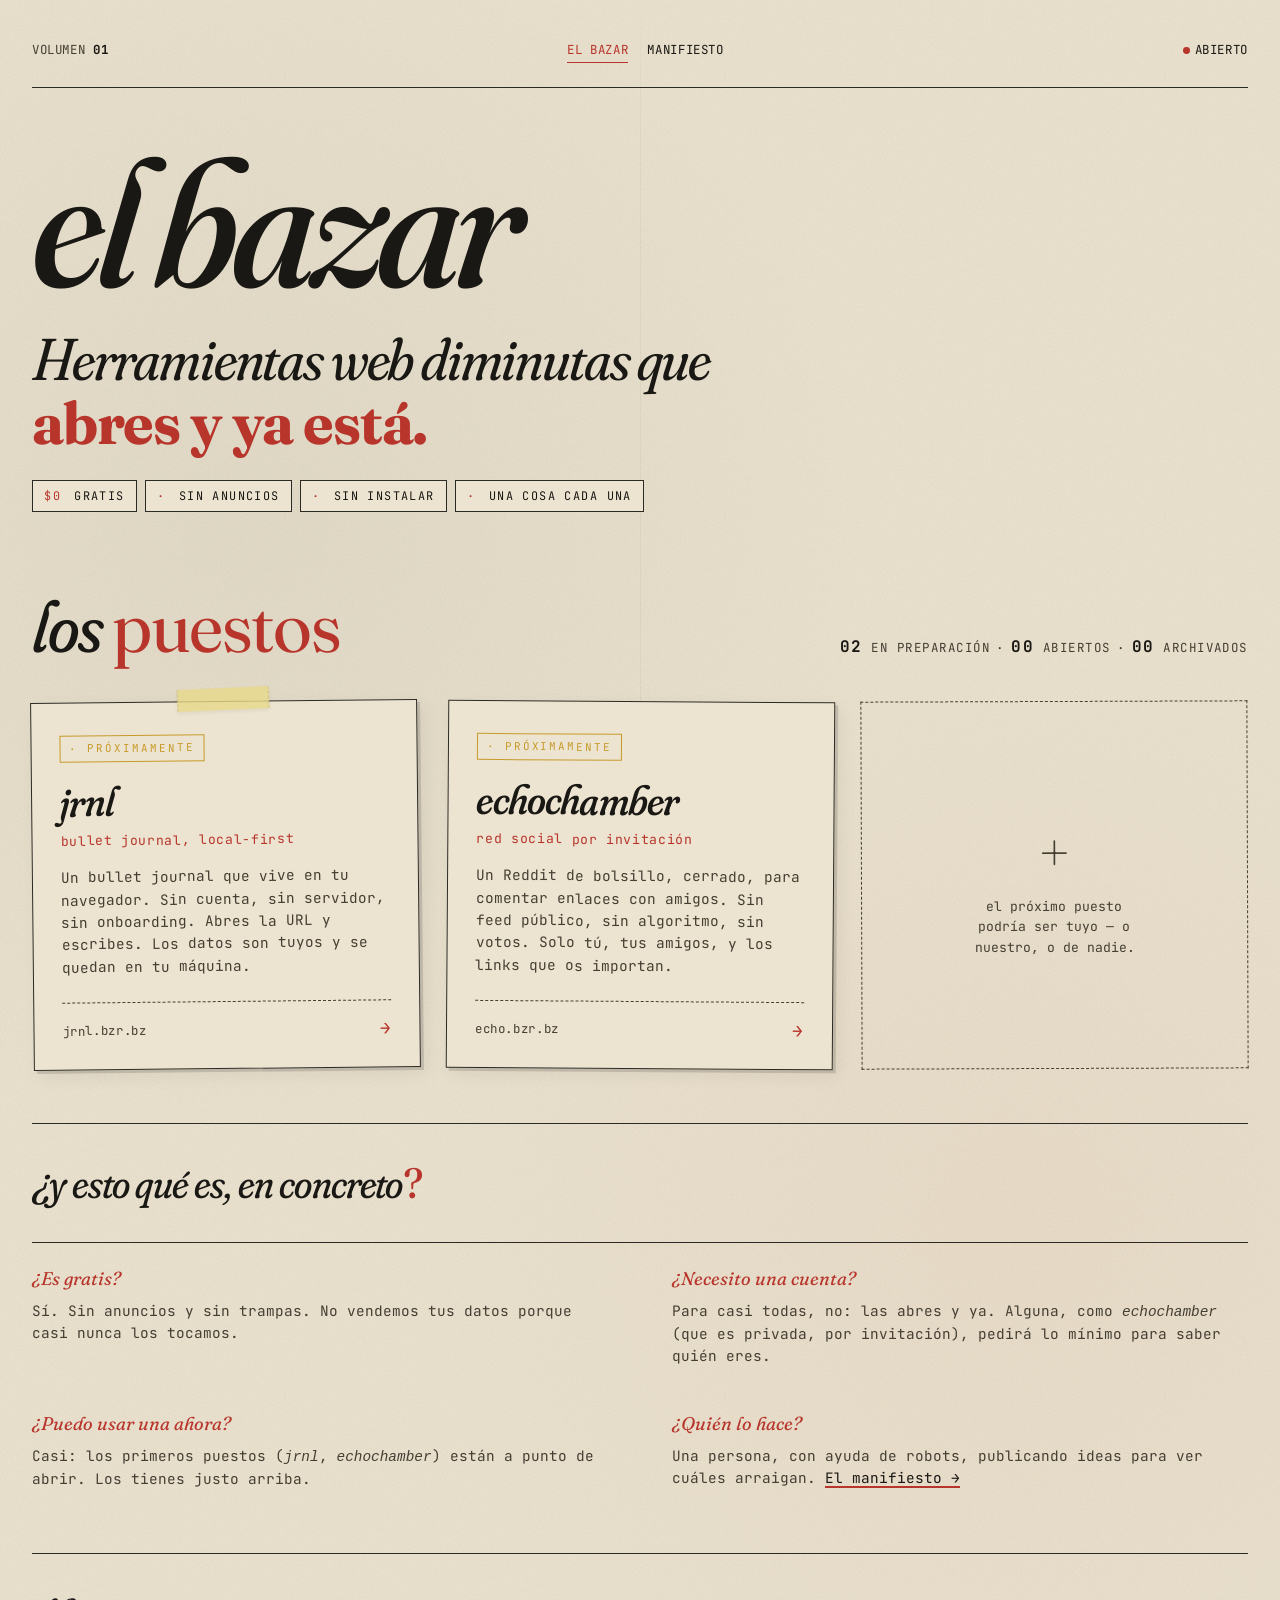
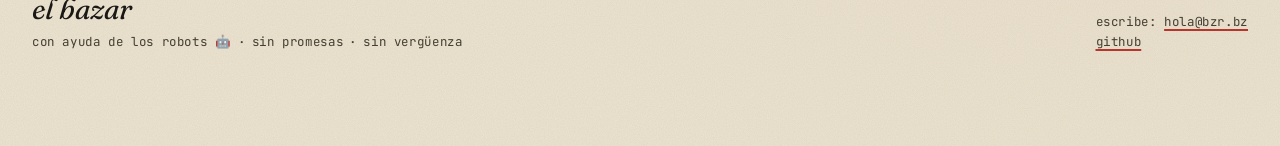
==== commit c5e59378: "Consolidar estilos inline en styles.css y dark mode via prefers-color-scheme - Mueve los bloques <st" ====
--- a/index.html
+++ b/index.html
@@ -9,83 +9,6 @@
   <link rel="preconnect" href="https://fonts.gstatic.com" crossorigin />
   <link href="https://fonts.googleapis.com/css2?family=Fraunces:ital,opsz,wght,SOFT,WONK@0,9..144,300..900,0..100,0..1;1,9..144,300..900,0..100,0..1&family=JetBrains+Mono:ital,wght@0,300..700;1,300..700&display=swap" rel="stylesheet" />
   <link rel="stylesheet" href="styles.css" />
-  <script>
-    (function () {
-      var root = document.documentElement;
-      var saved = localStorage.getItem('bzr-theme');
-      var theme = saved || (window.matchMedia('(prefers-color-scheme: dark)').matches ? 'dark' : 'light');
-      root.setAttribute('data-theme', theme);
-      function syncLabel() {
-        var btn = document.querySelector('.theme-toggle');
-        if (!btn) return;
-        btn.textContent = root.getAttribute('data-theme') === 'dark' ? '◐ día' : '◐ noche';
-      }
-      document.addEventListener('DOMContentLoaded', function () {
-        var btn = document.querySelector('.theme-toggle');
-        if (!btn) return;
-        syncLabel();
-        btn.addEventListener('click', function () {
-          var next = root.getAttribute('data-theme') === 'dark' ? 'light' : 'dark';
-          root.setAttribute('data-theme', next);
-          localStorage.setItem('bzr-theme', next);
-          syncLabel();
-        });
-      });
-    })();
-  </script>
-  <style>
-    /* ===== hero llano (de la dir. 01) ===== */
-    .c-hero { margin: 3.5rem 0 0; }
-    .c-addr { font-family: var(--mono); font-size: 0.8rem; letter-spacing: 0.18em; text-transform: uppercase; color: var(--ink-soft); margin-top: 0.9rem; }
-    .c-addr span { color: var(--stamp); }
-    .c-say {
-      font-family: var(--serif); font-style: italic;
-      font-variation-settings: "SOFT" 60, "WONK" 0, "opsz" 144;
-      font-size: clamp(2rem, 4.6vw, 3.8rem); line-height: 1.08; letter-spacing: -0.02em;
-      color: var(--ink); margin: 1.6rem 0 0; max-width: 20ch;
-    }
-    .c-say b { font-style: normal; color: var(--stamp); font-variation-settings: "SOFT" 0, "WONK" 0; }
-    .c-chips { display: flex; flex-wrap: wrap; gap: 0.5rem; margin-top: 1.6rem; font-family: var(--mono); font-size: 0.74rem; letter-spacing: 0.12em; text-transform: uppercase; }
-    .c-chips span { border: 1px solid var(--line); padding: 0.35rem 0.7rem; color: var(--ink); background: var(--paper); }
-    .c-chips span b { color: var(--stamp); font-weight: 400; margin-right: 0.4em; }
-
-    /* ===== cómo funciona (de la dir. 01) ===== */
-    .c-how { display: grid; grid-template-columns: repeat(3, 1fr); gap: 0; margin: 3.5rem 0 0; border-top: 3px solid var(--line); }
-    .c-how::before { content: "cómo funciona"; grid-column: 1 / -1; font-family: var(--mono); font-size: var(--fs-meta); letter-spacing: 0.18em; text-transform: uppercase; color: var(--ink-soft); padding: 0.9rem 0 0; }
-    .c-step { padding: 1.4rem 1.5rem 1.4rem 0; }
-    .c-step + .c-step { border-left: 1px solid var(--line); padding-left: 1.5rem; }
-    .c-step .n { font-family: var(--serif); font-style: italic; font-variation-settings: "WONK" 1, "opsz" 144; font-size: 2.6rem; line-height: 1; color: var(--stamp); display: block; margin-bottom: 0.5rem; }
-    .c-step h4 { font-family: var(--mono); font-size: 0.94rem; margin: 0 0 0.4rem; color: var(--ink); }
-    .c-step p { margin: 0; font-size: 0.86rem; color: var(--ink-soft); line-height: 1.5; }
-
-    /* ===== preguntas razonables (de la dir. 03) ===== */
-    .c-faq-head { margin: 3.4rem 0 0; display: flex; align-items: baseline; gap: 1rem; flex-wrap: wrap; border-top: 1px solid var(--line); padding-top: 1.6rem; }
-    .c-faq-head h2 {
-      font-family: var(--serif); font-style: italic; font-variation-settings: "SOFT" 90, "WONK" 1, "opsz" 144;
-      font-size: clamp(1.8rem, 3.4vw, 2.6rem); font-weight: 400; margin: 0; letter-spacing: -0.02em; color: var(--ink);
-    }
-    .c-faq-head h2 .mark { color: var(--stamp); font-style: normal; font-variation-settings: "WONK" 0; }
-    .c-faq-head .lbl { font-family: var(--mono); font-size: var(--fs-meta); letter-spacing: 0.14em; text-transform: uppercase; color: var(--ink-soft); }
-
-    .c-faq { display: grid; grid-template-columns: repeat(2, 1fr); gap: 0; margin: 1.6rem 0 0; border-top: 1px solid var(--line); }
-    .c-faq > div:nth-child(odd) .c-item { border-right: 1px solid var(--line); padding-right: 2rem; }
-    .c-faq > div:nth-child(even) .c-item { padding-left: 2rem; }
-    .c-item { padding: 1.3rem 1.6rem 1.3rem 0; border-bottom: 1px solid var(--line); }
-    .c-item dt { font-family: var(--serif); font-style: italic; font-variation-settings: "SOFT" 50, "opsz" 36; font-size: 1.15rem; color: var(--stamp); margin-bottom: 0.4rem; }
-    .c-item dd { margin: 0; font-size: 0.9rem; line-height: 1.55; color: var(--ink-soft); }
-    .c-item dd a { color: var(--ink); text-decoration-color: var(--stamp); }
-
-    /* footer un poco más cerca, sin banda vacía de doble raya */
-    footer.site { margin-top: 2.6rem; }
-
-    @media (max-width: 760px) {
-      .c-how { grid-template-columns: 1fr; }
-      .c-step + .c-step { border-left: none; padding-left: 0; border-top: 1px solid var(--line); }
-      .c-faq { grid-template-columns: 1fr; }
-      .c-faq > div:nth-child(odd) .c-item { border-right: none; padding-right: 0; }
-      .c-faq > div:nth-child(even) .c-item { padding-left: 0; }
-    }
-  </style>
 </head>
 <body>
   <div class="page">
@@ -97,7 +20,6 @@
         <a href="/manifiesto.html">manifiesto</a>
       </nav>
       <div class="topbar-end">
-        <button type="button" class="theme-toggle" aria-label="Cambiar entre modo día y noche">◐ noche</button>
         <span class="status-open"><span class="dot"></span>abierto</span>
       </div>
     </div>
--- a/styles.css
+++ b/styles.css
@@ -696,54 +696,47 @@
 
 /* ===========================================================
    DARK MODE — el bazar de noche (papel apagado + tinta clara)
-   El tema efectivo se fija en <html data-theme="…"> por JS
-   (lee localStorage y, si no hay, la preferencia del sistema).
    =========================================================== */
 
-:root[data-theme="dark"] {
-  --paper: #1f1c17;
-  --paper-dark: #2a261e;
-  --ink: #ece4d0;
-  --ink-soft: #a79c84;
-  --stamp: #d8635a;
-  --stamp-faded: #c2554b;
-  --tape: #b59b3e;
-  --mustard: #d6a93c;
-  --line: #423c30;
-}
-
-/* Grano e iluminación invertidos para fondo oscuro */
-:root[data-theme="dark"] body {
-  background-image:
-    radial-gradient(circle at 20% 30%, rgba(236,228,208,0.035) 0, transparent 40%),
-    radial-gradient(circle at 80% 70%, rgba(216,99,90,0.06) 0, transparent 40%),
-    url("data:image/svg+xml;utf8,<svg xmlns='http://www.w3.org/2000/svg' width='220' height='220'><filter id='n'><feTurbulence type='fractalNoise' baseFrequency='0.9' numOctaves='2' stitchTiles='stitch'/><feColorMatrix values='0 0 0 0 0.95  0 0 0 0 0.92  0 0 0 0 0.82  0 0 0 0.045 0'/></filter><rect width='100%25' height='100%25' filter='url(%23n)'/></svg>");
-}
-
-/* La sombra impresa de los puestos necesita ser oscura sobre fondo oscuro */
-:root[data-theme="dark"] .stall {
-  box-shadow: 3px 3px 0 rgba(0,0,0,0.45), 6px 6px 18px rgba(0,0,0,0.35);
-}
-:root[data-theme="dark"] .stall:hover {
-  box-shadow: 5px 5px 0 rgba(0,0,0,0.5), 10px 10px 24px rgba(0,0,0,0.4);
-}
-:root[data-theme="dark"] .stall[aria-disabled="true"]:hover {
-  box-shadow: 3px 3px 0 rgba(0,0,0,0.45);
-}
-
-/* El sello pinta con 'screen' en oscuro para que el rojo respire */
-:root[data-theme="dark"] .stamp { mix-blend-mode: screen; }
-
-/* Línea central y fondos sutiles de la prosa, recalibrados */
-:root[data-theme="dark"] .page::before {
-  background: linear-gradient(to bottom, transparent 0%, rgba(236,228,208,0.05) 15%, rgba(236,228,208,0.05) 85%, transparent 100%);
-}
-:root[data-theme="dark"] .prose code,
-:root[data-theme="dark"] .prose kbd { background: rgba(236,228,208,0.10); }
-:root[data-theme="dark"] .prose blockquote { background: rgba(236,228,208,0.04); }
-
-/* Transición suave de color al cambiar de tema */
-body { transition: background-color 0.35s ease, color 0.35s ease; }
+@media (prefers-color-scheme: dark) {
+  :root {
+    --paper: #1f1c17;
+    --paper-dark: #2a261e;
+    --ink: #ece4d0;
+    --ink-soft: #a79c84;
+    --stamp: #d8635a;
+    --stamp-faded: #c2554b;
+    --tape: #b59b3e;
+    --mustard: #d6a93c;
+    --line: #423c30;
+  }
+
+  body {
+    background-image:
+      radial-gradient(circle at 20% 30%, rgba(236,228,208,0.035) 0, transparent 40%),
+      radial-gradient(circle at 80% 70%, rgba(216,99,90,0.06) 0, transparent 40%),
+      url("data:image/svg+xml;utf8,<svg xmlns='http://www.w3.org/2000/svg' width='220' height='220'><filter id='n'><feTurbulence type='fractalNoise' baseFrequency='0.9' numOctaves='2' stitchTiles='stitch'/><feColorMatrix values='0 0 0 0 0.95  0 0 0 0 0.92  0 0 0 0 0.82  0 0 0 0.045 0'/></filter><rect width='100%25' height='100%25' filter='url(%23n)'/></svg>");
+  }
+
+  .stall {
+    box-shadow: 3px 3px 0 rgba(0,0,0,0.45), 6px 6px 18px rgba(0,0,0,0.35);
+  }
+  .stall:hover {
+    box-shadow: 5px 5px 0 rgba(0,0,0,0.5), 10px 10px 24px rgba(0,0,0,0.4);
+  }
+  .stall[aria-disabled="true"]:hover {
+    box-shadow: 3px 3px 0 rgba(0,0,0,0.45);
+  }
+
+  .stamp { mix-blend-mode: screen; }
+
+  .page::before {
+    background: linear-gradient(to bottom, transparent 0%, rgba(236,228,208,0.05) 15%, rgba(236,228,208,0.05) 85%, transparent 100%);
+  }
+  .prose code,
+  .prose kbd { background: rgba(236,228,208,0.10); }
+  .prose blockquote { background: rgba(236,228,208,0.04); }
+}
 
 /* ===========================================================
    THEME TOGGLE — control mono en el topbar
@@ -759,22 +752,77 @@
   align-items: baseline;
 }
 
-.theme-toggle {
-  font-family: var(--mono);
-  font-size: var(--fs-meta);
-  letter-spacing: 0.05em;
-  text-transform: uppercase;
-  color: var(--ink-soft);
-  background: none;
-  border: 0;
-  padding: 0 0 2px;
-  cursor: pointer;
-  border-bottom: 1px solid transparent;
-  transition: color 0.15s ease, border-color 0.15s ease;
-}
-.theme-toggle:hover,
-.theme-toggle:focus-visible {
-  color: var(--stamp);
-  border-bottom-color: var(--stamp);
-  outline: none;
-}
+/* ============ INDEX — hero, chips, cómo funciona, faq ============ */
+
+.c-hero { margin: 3.5rem 0 0; }
+.c-addr { font-family: var(--mono); font-size: 0.8rem; letter-spacing: 0.18em; text-transform: uppercase; color: var(--ink-soft); margin-top: 0.9rem; }
+.c-addr span { color: var(--stamp); }
+.c-say {
+  font-family: var(--serif); font-style: italic;
+  font-variation-settings: "SOFT" 60, "WONK" 0, "opsz" 144;
+  font-size: clamp(2rem, 4.6vw, 3.8rem); line-height: 1.08; letter-spacing: -0.02em;
+  color: var(--ink); margin: 1.6rem 0 0; max-width: 20ch;
+}
+.c-say b { font-style: normal; color: var(--stamp); font-variation-settings: "SOFT" 0, "WONK" 0; }
+.c-chips { display: flex; flex-wrap: wrap; gap: 0.5rem; margin-top: 1.6rem; font-family: var(--mono); font-size: 0.74rem; letter-spacing: 0.12em; text-transform: uppercase; }
+.c-chips span { border: 1px solid var(--line); padding: 0.35rem 0.7rem; color: var(--ink); background: var(--paper); }
+.c-chips span b { color: var(--stamp); font-weight: 400; margin-right: 0.4em; }
+
+.c-how { display: grid; grid-template-columns: repeat(3, 1fr); gap: 0; margin: 3.5rem 0 0; border-top: 3px solid var(--line); }
+.c-how::before { content: "cómo funciona"; grid-column: 1 / -1; font-family: var(--mono); font-size: var(--fs-meta); letter-spacing: 0.18em; text-transform: uppercase; color: var(--ink-soft); padding: 0.9rem 0 0; }
+.c-step { padding: 1.4rem 1.5rem 1.4rem 0; }
+.c-step + .c-step { border-left: 1px solid var(--line); padding-left: 1.5rem; }
+.c-step .n { font-family: var(--serif); font-style: italic; font-variation-settings: "WONK" 1, "opsz" 144; font-size: 2.6rem; line-height: 1; color: var(--stamp); display: block; margin-bottom: 0.5rem; }
+.c-step h4 { font-family: var(--mono); font-size: 0.94rem; margin: 0 0 0.4rem; color: var(--ink); }
+.c-step p { margin: 0; font-size: 0.86rem; color: var(--ink-soft); line-height: 1.5; }
+
+.c-faq-head { margin: 3.4rem 0 0; display: flex; align-items: baseline; gap: 1rem; flex-wrap: wrap; border-top: 1px solid var(--line); padding-top: 1.6rem; }
+.c-faq-head h2 {
+  font-family: var(--serif); font-style: italic; font-variation-settings: "SOFT" 90, "WONK" 1, "opsz" 144;
+  font-size: clamp(1.8rem, 3.4vw, 2.6rem); font-weight: 400; margin: 0; letter-spacing: -0.02em; color: var(--ink);
+}
+.c-faq-head h2 .mark { color: var(--stamp); font-style: normal; font-variation-settings: "WONK" 0; }
+.c-faq-head .lbl { font-family: var(--mono); font-size: var(--fs-meta); letter-spacing: 0.14em; text-transform: uppercase; color: var(--ink-soft); }
+
+.c-faq { display: grid; grid-template-columns: repeat(2, 1fr); gap: 0; margin: 1.6rem 0 0; border-top: 1px solid var(--line); }
+.c-faq > div:nth-child(odd) .c-item { border-right: 1px solid var(--line); padding-right: 2rem; }
+.c-faq > div:nth-child(even) .c-item { padding-left: 2rem; }
+.c-item { padding: 1.3rem 1.6rem 1.3rem 0; border-bottom: 1px solid var(--line); }
+.c-item dt { font-family: var(--serif); font-style: italic; font-variation-settings: "SOFT" 50, "opsz" 36; font-size: 1.15rem; color: var(--stamp); margin-bottom: 0.4rem; }
+.c-item dd { margin: 0; font-size: 0.9rem; line-height: 1.55; color: var(--ink-soft); }
+.c-item dd a { color: var(--ink); text-decoration-color: var(--stamp); }
+
+footer.site { margin-top: 2.6rem; }
+
+@media (max-width: 760px) {
+  .c-how { grid-template-columns: 1fr; }
+  .c-step + .c-step { border-left: none; padding-left: 0; border-top: 1px solid var(--line); }
+  .c-faq { grid-template-columns: 1fr; }
+  .c-faq > div:nth-child(odd) .c-item { border-right: none; padding-right: 0; }
+  .c-faq > div:nth-child(even) .c-item { padding-left: 0; }
+}
+
+/* ============ MANIFIESTO — clases específicas de la página ============ */
+
+.prose .opener {
+  font-family: var(--serif); font-style: italic;
+  font-variation-settings: "SOFT" 80, "WONK" 1, "opsz" 144;
+  font-size: clamp(1.8rem, 3.4vw, 2.6rem); line-height: 1.2; letter-spacing: -0.01em;
+  color: var(--ink); border: none; padding: 0; margin: 0 0 2.5rem;
+}
+.prose .opener b { color: var(--stamp); font-style: normal; font-variation-settings: "WONK" 0; }
+.prose .pull {
+  font-family: var(--serif); font-style: italic; font-variation-settings: "SOFT" 70, "WONK" 1, "opsz" 144;
+  font-size: clamp(1.5rem, 2.8vw, 2.1rem); line-height: 1.25; color: var(--stamp);
+  text-align: center; max-width: 28ch; margin: 3rem auto; letter-spacing: -0.01em;
+}
+.prose .closer {
+  text-align: center; font-family: var(--serif); font-style: italic; font-variation-settings: "SOFT" 60, "opsz" 36;
+  font-size: 1.25rem; color: var(--ink-soft); margin: 2rem 0 0;
+}
+.prose .tech-note {
+  font-family: var(--mono); font-size: var(--fs-meta); letter-spacing: 0.04em;
+  color: var(--ink-soft); text-align: center; border-top: 1px solid var(--line);
+  margin-top: 3rem; padding-top: 1.4rem;
+}
+.prose .tech-note a { color: var(--stamp); }
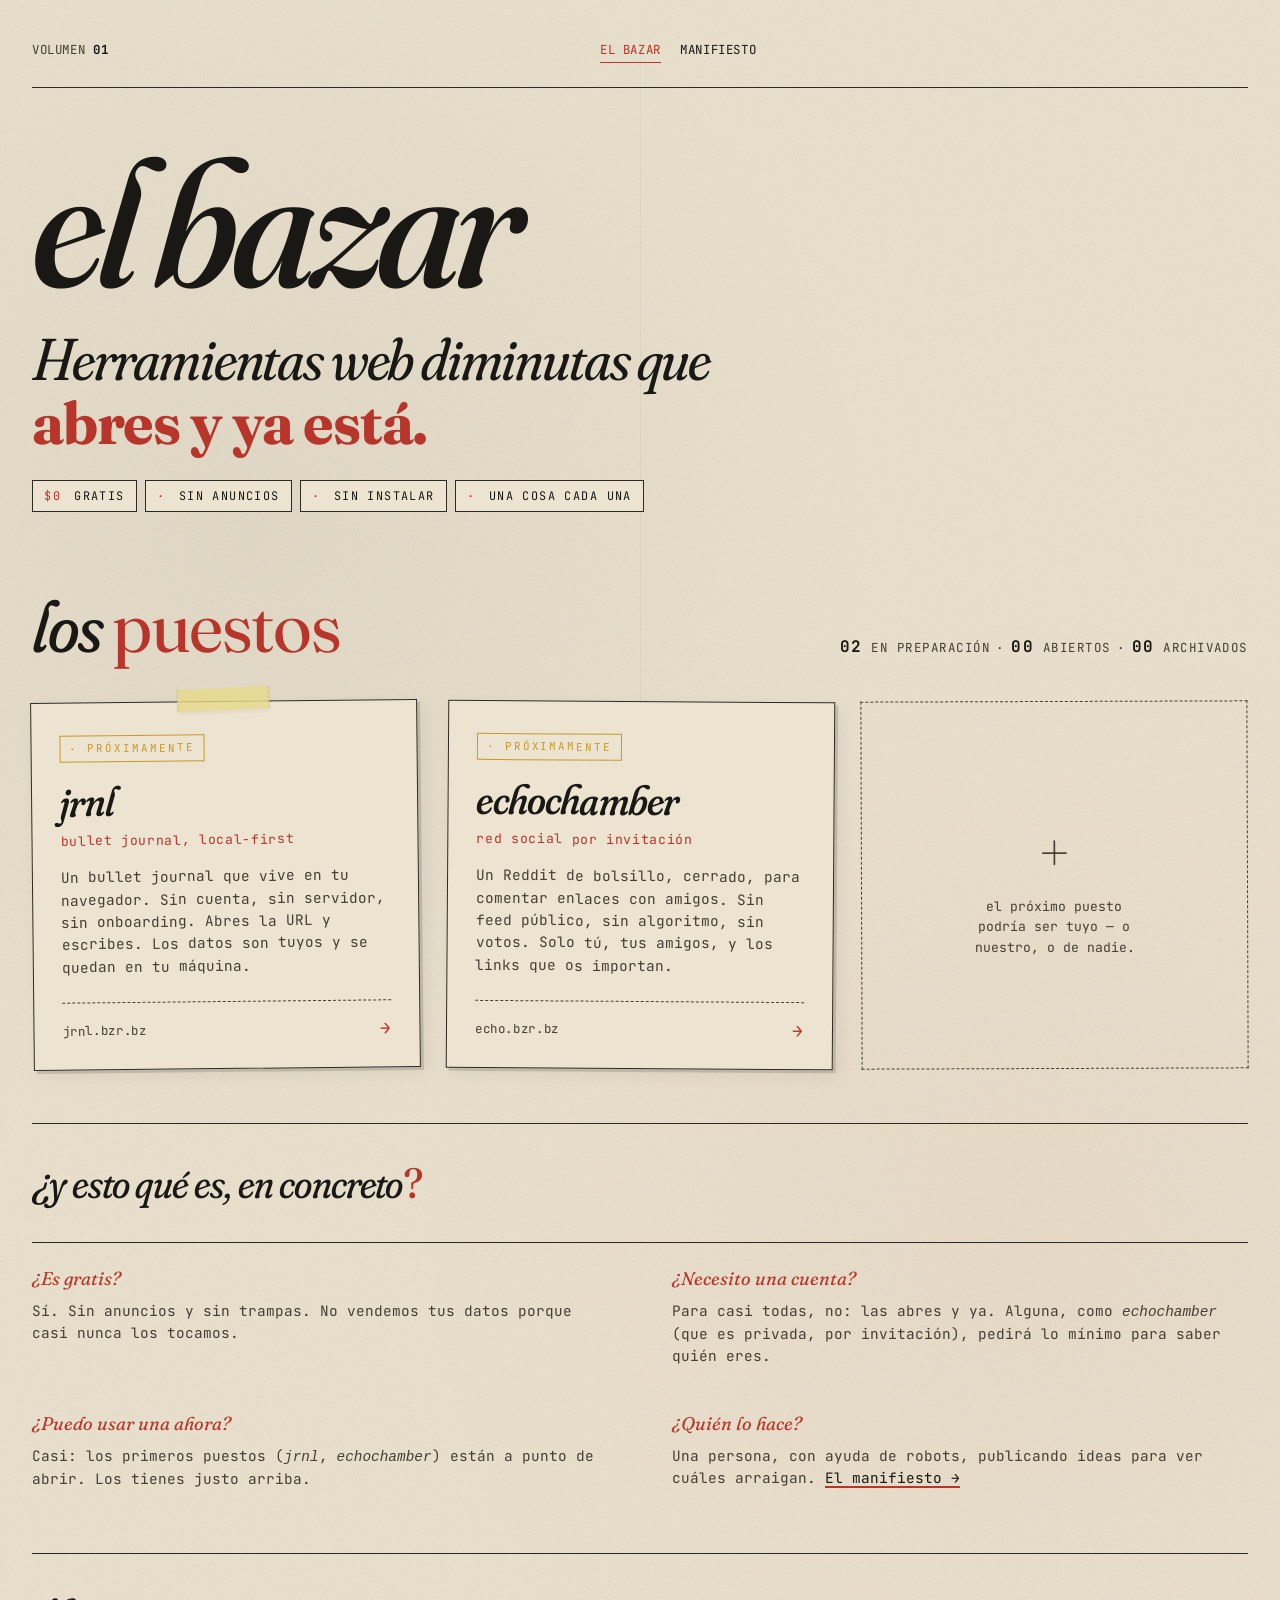
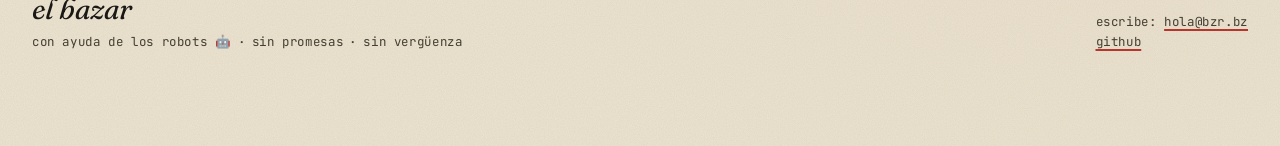
==== commit 3f02e901: "Improve mobile layout: compact stall cards, remove open indicator - Remove "abierto" status from top" ====
--- a/index.html
+++ b/index.html
@@ -19,9 +19,7 @@
         <a href="/" aria-current="page">el bazar</a>
         <a href="/manifiesto.html">manifiesto</a>
       </nav>
-      <div class="topbar-end">
-        <span class="status-open"><span class="dot"></span>abierto</span>
-      </div>
+      <div class="topbar-end"></div>
     </div>
 
     <!-- HERO llano (01) -->
@@ -46,8 +44,10 @@
       <div class="stalls">
         <a class="stall taped" href="https://jrnl.bzr.bz" aria-disabled="true">
           <span class="status status--soon">· próximamente</span>
-          <h3 class="name">jrnl</h3>
-          <p class="tagline-txt">bullet journal, local-first</p>
+          <div class="stall-text">
+            <h3 class="name">jrnl</h3>
+            <p class="tagline-txt">bullet journal, local-first</p>
+          </div>
           <p>Un bullet journal que vive en tu navegador. Sin cuenta, sin servidor, sin onboarding. Abres la URL y escribes. Los datos son tuyos y se quedan en tu máquina.</p>
           <footer>
             <span>jrnl.bzr.bz</span>
@@ -57,8 +57,10 @@
 
         <a class="stall" href="https://echo.bzr.bz" aria-disabled="true">
           <span class="status status--soon">· próximamente</span>
-          <h3 class="name">echochamber</h3>
-          <p class="tagline-txt">red social por invitación</p>
+          <div class="stall-text">
+            <h3 class="name">echochamber</h3>
+            <p class="tagline-txt">red social por invitación</p>
+          </div>
           <p>Un Reddit de bolsillo, cerrado, para comentar enlaces con amigos. Sin feed público, sin algoritmo, sin votos. Solo tú, tus amigos, y los links que os importan.</p>
           <footer>
             <span>echo.bzr.bz</span>
--- a/styles.css
+++ b/styles.css
@@ -414,6 +414,8 @@
   border-right: 1px dashed rgba(0,0,0,0.12);
 }
 
+.stall-text { display: contents; }
+
 .stall .status {
   display: inline-block;
   font-family: var(--mono);
@@ -802,6 +804,60 @@
   .c-faq > div:nth-child(even) .c-item { padding-left: 0; }
 }
 
+@media (max-width: 640px) {
+  .page { padding: 1.5rem 1rem 4rem; }
+
+  .c-hero { margin: 1.8rem 0 0; }
+  .c-say { font-size: clamp(1.6rem, 8vw, 2.4rem); margin-top: 1rem; }
+  .c-chips { display: none; }
+
+  .market { margin-top: 2.5rem; }
+  .section-head { margin-bottom: 1.2rem; }
+
+  .stalls { grid-template-columns: 1fr; gap: 0; border-top: 1px solid var(--line); }
+
+  .stall {
+    min-height: unset;
+    padding: 1rem 1.1rem;
+    border: none;
+    border-bottom: 1px solid var(--line);
+    border-radius: 0;
+    box-shadow: none;
+    flex-direction: row;
+    align-items: center;
+    gap: 1rem;
+    transform: none !important;
+  }
+  .stall:hover {
+    transform: none !important;
+    box-shadow: none;
+    background: rgba(26,24,20,0.03);
+  }
+  .stall.taped::before { display: none; }
+
+  .stall-text { flex: 1; min-width: 0; }
+  .stall .status { display: none; }
+  .stall .name { font-size: 1.6rem; margin: 0 0 0.15rem; }
+  .stall .tagline-txt { font-size: 0.78rem; margin: 0; }
+  .stall > p { display: none; }
+  .stall footer {
+    flex-direction: column;
+    align-items: flex-end;
+    border-top: none;
+    padding-top: 0;
+    gap: 0.2rem;
+    flex-shrink: 0;
+  }
+  .stall footer span:first-child { display: none; }
+  .stall footer .arrow { font-size: 1.4rem; }
+
+  .stall.empty { display: none; }
+
+  @media (prefers-color-scheme: dark) {
+    .stall:hover { background: rgba(236,228,208,0.04); }
+  }
+}
+
 /* ============ MANIFIESTO — clases específicas de la página ============ */
 
 .prose .opener {
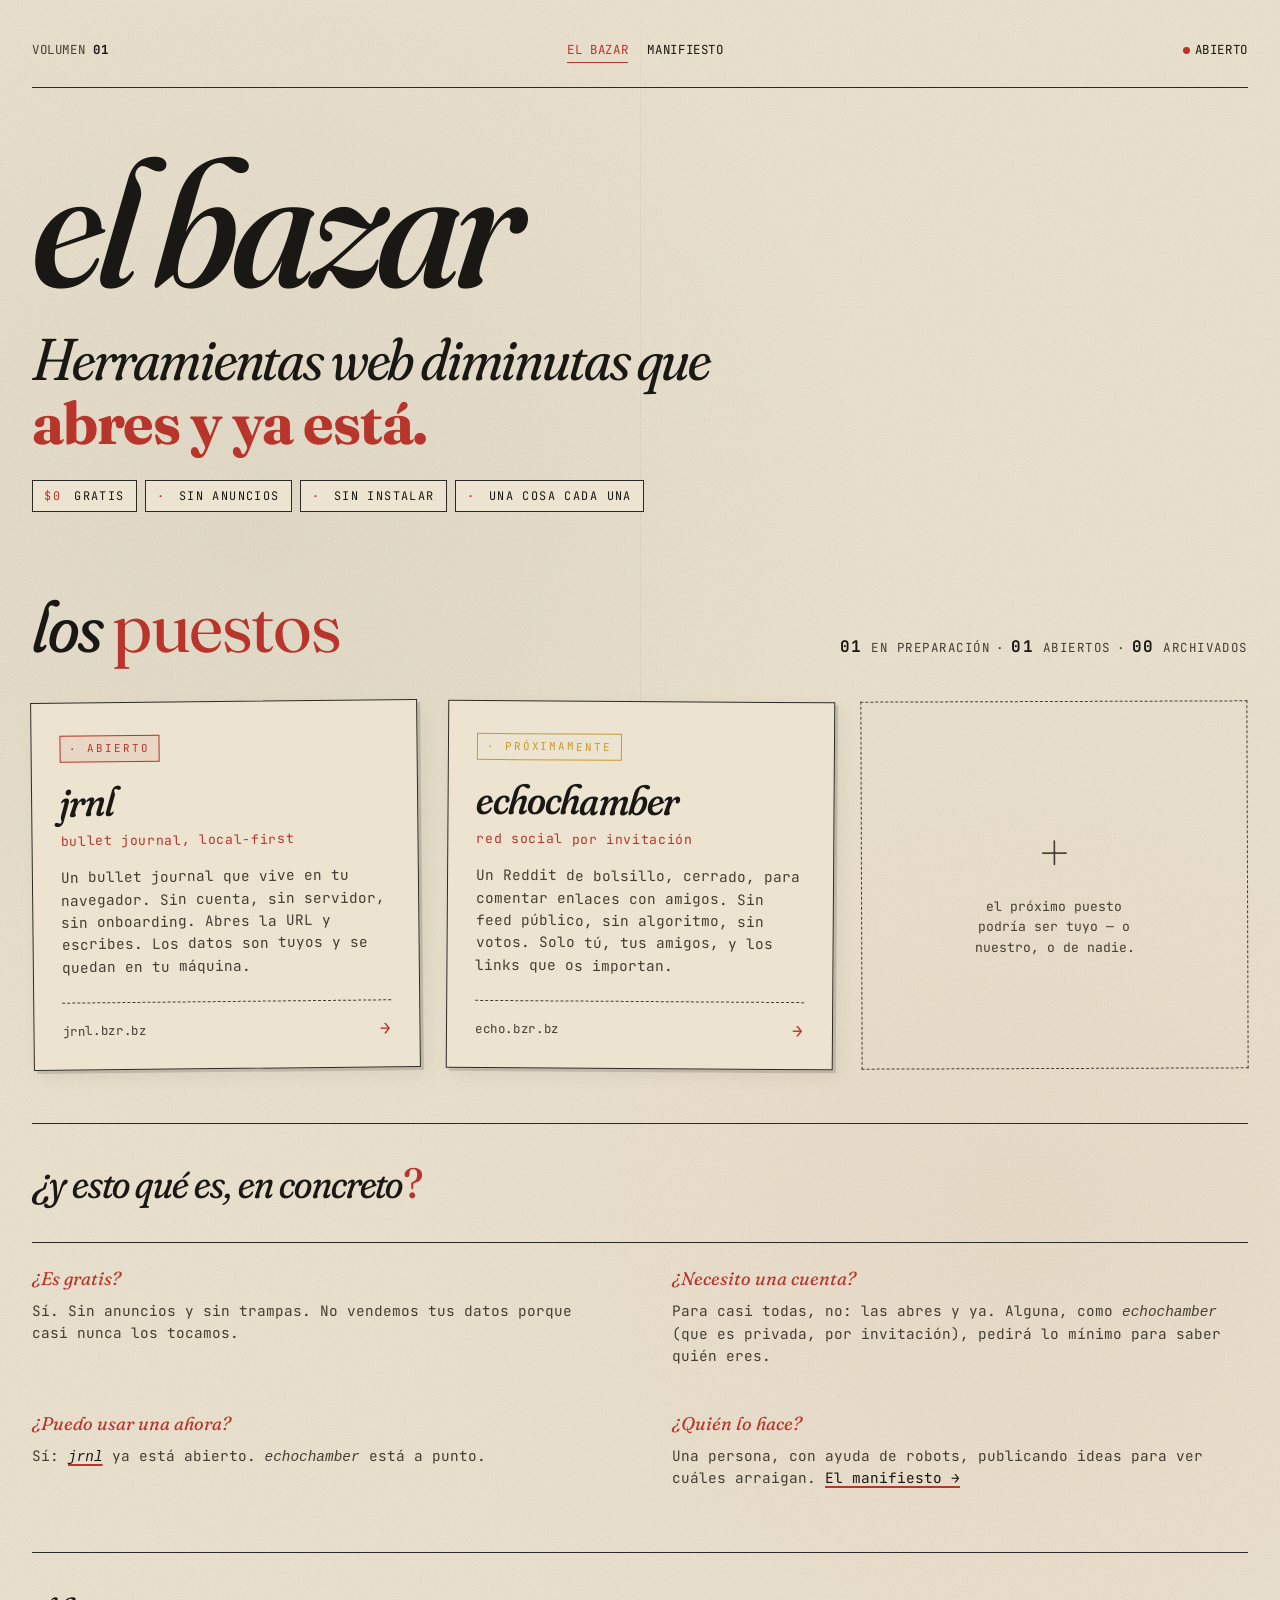
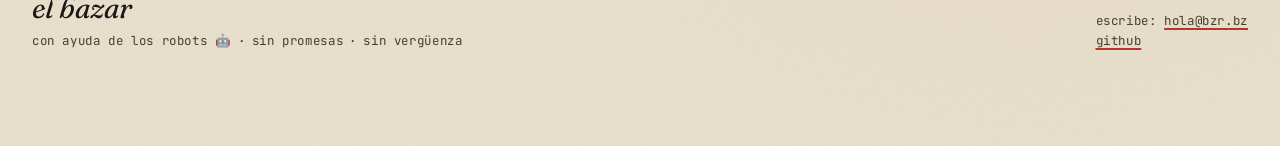
==== commit 81a935b5: "feat: marcar jrnl como abierto en la landing" ====
--- a/index.html
+++ b/index.html
@@ -19,7 +19,9 @@
         <a href="/" aria-current="page">el bazar</a>
         <a href="/manifiesto.html">manifiesto</a>
       </nav>
-      <div class="topbar-end"></div>
+      <div class="topbar-end">
+        <span class="status-open"><span class="dot"></span>abierto</span>
+      </div>
     </div>
 
     <!-- HERO llano (01) -->
@@ -38,16 +40,14 @@
     <section class="market">
       <header class="section-head">
         <h2>los <em>puestos</em></h2>
-        <div class="count"><span><strong>02</strong> en preparación</span><span><strong>00</strong> abiertos</span><span><strong>00</strong> archivados</span></div>
+        <div class="count"><span><strong>01</strong> en preparación</span><span><strong>01</strong> abiertos</span><span><strong>00</strong> archivados</span></div>
       </header>
 
       <div class="stalls">
-        <a class="stall taped" href="https://jrnl.bzr.bz" aria-disabled="true">
-          <span class="status status--soon">· próximamente</span>
-          <div class="stall-text">
-            <h3 class="name">jrnl</h3>
-            <p class="tagline-txt">bullet journal, local-first</p>
-          </div>
+        <a class="stall" href="https://jrnl.bzr.bz">
+          <span class="status status--open">· abierto</span>
+          <h3 class="name">jrnl</h3>
+          <p class="tagline-txt">bullet journal, local-first</p>
           <p>Un bullet journal que vive en tu navegador. Sin cuenta, sin servidor, sin onboarding. Abres la URL y escribes. Los datos son tuyos y se quedan en tu máquina.</p>
           <footer>
             <span>jrnl.bzr.bz</span>
@@ -57,10 +57,8 @@
 
         <a class="stall" href="https://echo.bzr.bz" aria-disabled="true">
           <span class="status status--soon">· próximamente</span>
-          <div class="stall-text">
-            <h3 class="name">echochamber</h3>
-            <p class="tagline-txt">red social por invitación</p>
-          </div>
+          <h3 class="name">echochamber</h3>
+          <p class="tagline-txt">red social por invitación</p>
           <p>Un Reddit de bolsillo, cerrado, para comentar enlaces con amigos. Sin feed público, sin algoritmo, sin votos. Solo tú, tus amigos, y los links que os importan.</p>
           <footer>
             <span>echo.bzr.bz</span>
@@ -95,7 +93,7 @@
       <div>
         <div class="c-item" style="border-width: 0px">
           <dt>¿Puedo usar una ahora?</dt>
-          <dd>Casi: los primeros puestos (<em>jrnl</em>, <em>echochamber</em>) están a punto de abrir. Los tienes justo arriba.</dd>
+          <dd>Sí: <a href="https://jrnl.bzr.bz"><em>jrnl</em></a> ya está abierto. <em>echochamber</em> está a punto.</dd>
         </div>
       </div>
       <div>
